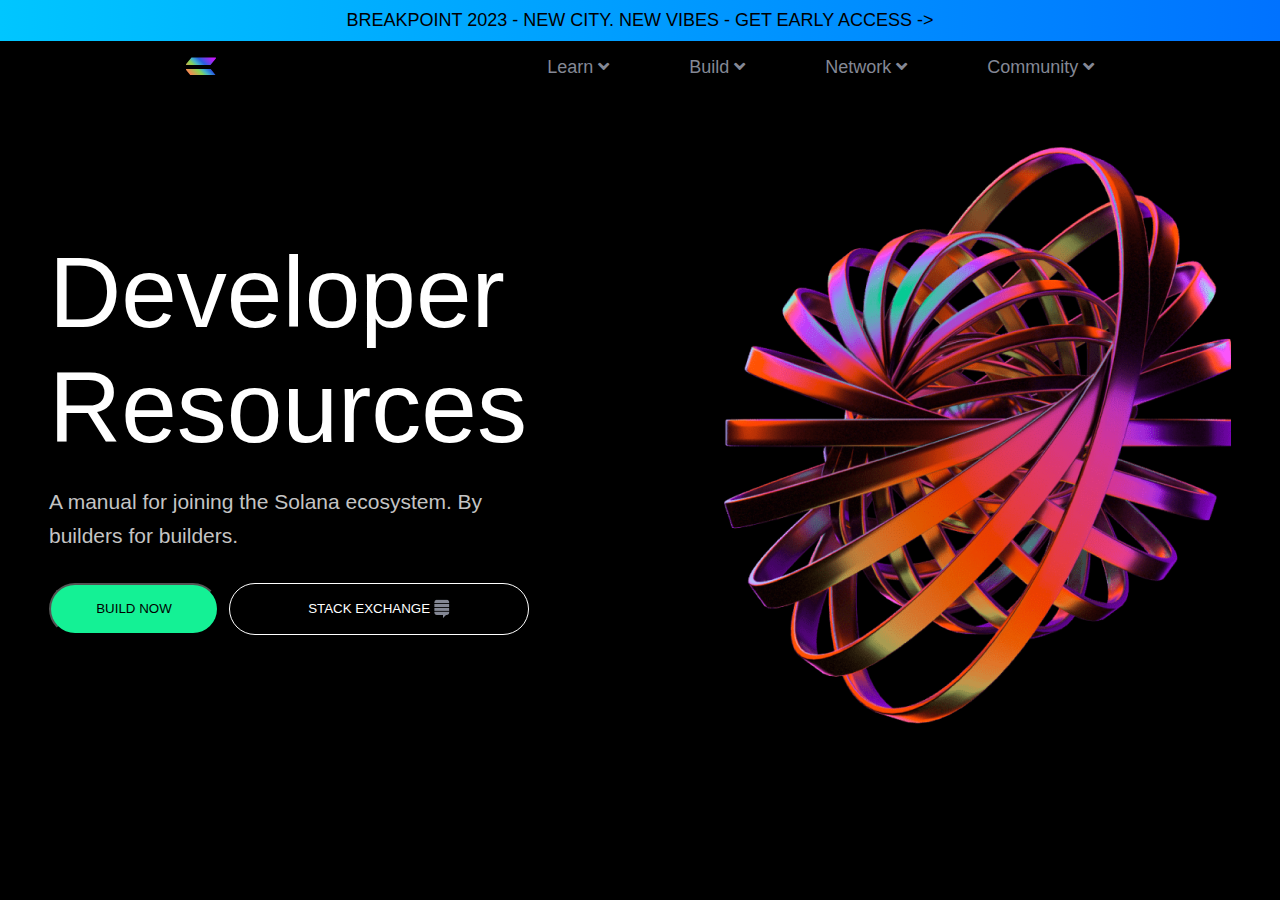
==== build.html @ df8f6df0 "[NO-22] - Hero-Section-Build-Page" ====
<!DOCTYPE html>
<html lang="en">

<head>
  <meta charset="UTF-8" />
  <meta name="viewport" content="width=device-width, initial-scale=1.0" />
  <link rel="icon" type="image/x-icon" href="/images/favicon.svg" />
  <link rel="stylesheet" href="style/build.css" />
  <link rel="stylesheet" href="https://cdnjs.cloudflare.com/ajax/libs/font-awesome/5.15.4/css/all.min.css" />
  <title>SO</title>
</head>
<body>
  <header class="header">
    <div class="header__announcement">BREAKPOINT 2023 - NEW CITY. NEW VIBES - GET EARLY ACCESS -></div>
    <nav class="header__navbar">
      <div class="header__logo">
        <img src="images/favicon.svg" alt="Logo" />
      </div>
      <input type="checkbox" id="menu-toggle" class="header__menu-toggle" />
      <label for="menu-toggle" class="header__hamburger">
        <span></span>
        <span></span>
        <span></span>
      </label>
      <ul class="header__nav-links">
        <li>
          <a href="#">Learn <i class="fas fa-angle-down"></i></a>
        </li>
        <li>
          <a href="#">Build <i class="fas fa-angle-down"></i></a>
        </li>
        <li>
          <a href="#">Network <i class="fas fa-angle-down"></i></a>
        </li>
        <li>
          <a href="#">Community <i class="fas fa-angle-down"></i></a>
        </li>
      </ul>
    </nav>
  </header>
  <main>
    <!-- BEYZANURMETE-Hero Section Başlangıcı -->
    <div class="hero-build-container">
        <div class="hero-build-text">
            <h1>
                Developer <span>Resources</span>
            </h1>
            <p>A manual for joining the Solana ecosystem. By builders for builders.</p>
            <div class="hero-build-buttons">
                <button class="hero-build-now">BUILD NOW</button>
                <button class="hero-stack-exchange">
                    STACK EXCHANGE
                    <img src="images/Build hero/vector.png" alt="Stack Exchange Icon" />
                </button>
            </div>
        </div>
        <div class="hero-build-image">
            <img src="images/Build hero/hero-image.png" alt="hero image" />
        </div>
    </div>
     <!-- BEYZANURMETE-Hero Section Sonu -->
</main>
<footer></footer>
</body>

</html>
---- style/build.css ----
@import url("./fonts.css");
@import url("./reset.css");

/* CSS kodları buraya gelecek */
body {
  font-family: "Helvetica Neue", sans-serif;
  background-color: #000000;
}
/* deniz/header-started */

.header {
  width: 100%;
}

.header__announcement {
  background: linear-gradient(to right, #00c6ff, #0072ff);
  color: #000000;
  text-align: center;
  padding: 10px 0;
  font-weight: 400;
  font-size: 18px;
  width: 100%;
}

.header__navbar {
  display: flex;
  align-items: center;
  justify-content: space-around;
  background-color: rgba(0, 0, 0, 0.6);
  padding: 15px 20px;
}

.header__logo img {
  width: 30px;
  height: 19px;
}

.header__nav-links {
  list-style: none;
  display: flex;
  gap: 80px;
}

.header__nav-links li a {
  color: #848895;
  text-decoration: none;
  font-size: 18px;
}

.header__hamburger {
  display: none;
  flex-direction: column;
  gap: 5px;
  cursor: pointer;
}

.header__hamburger span {
  display: block;
  width: 25px;
  height: 3px;
  background-color: #848895;
  border-radius: 2px;
}

.header__menu-toggle {
  display: none;
}


@media (max-width: 768px) {
  .header__announcement {
    font-size: 14px;
  }
  .header__navbar {
    display: flex;
    justify-content: flex-start;
    padding: 10px 20px;
    position: relative;
  }
  .header__logo {
    position: absolute;
    right: 20px;
  }
  .header__hamburger {
    display: flex;
    margin-bottom: 10px;
  }
  .header__nav-links {
    display: none;
    flex-direction: column;
    position: static;
    width: 100%;
    margin: 0;
    padding: 0;
    background-color: transparent;
    gap: 10px;
    padding: 20px 10px;
    border: none;
  }
  .header__nav-links li a {
    color: #848895;
    font-size: 16px;
    padding-left: 20px;
  }
  .header__menu-toggle:checked ~ .header__nav-links {
    display: flex;
    flex-direction: column;
    position: absolute;
    top: 49px;
    left: 0;
    background-color: rgba(0, 0, 0, 0.6);
    width: 100%;
  }
}

/* Beyza-Hero-Build-Start */
.hero-build-container {
    display: flex;
    color: white;
    justify-content: space-between;
    align-items: center;
}

.hero-build-text {
    margin: auto;
    max-width: 500px;
}

.hero-build-text h1 {
    font-size: 100px;
    margin: 0;
    font-weight: 400;
}

.hero-build-text h1 span {
    color: #FFFFFF;
}

.hero-build-text p {
    font-family: "Helvetica";
    font-size: 21px;
    color: #C4C4C4;
    margin-top: 20px;
    line-height: 1.6;
}

.hero-build-buttons {
    margin-top: 30px;
    display: flex;
    gap: 10px; 
}

.hero-build-now {
    background-color: #14F195;
    border-radius: 30px;
    padding: 15px 20px;
    color: #000000;
    width: 170px;
    text-align: center;
    cursor: pointer;
}

.hero-build-now:hover {
    background-color: #868488;
}

.hero-stack-exchange {
    background-color: #000000;
    border: 1px solid white;
    border-radius: 30px;
    padding: 15px 30px;
    color: white;
    width: 300px;
    text-align: center;
    cursor: pointer;
}

.hero-stack-exchange:hover {
    background-color: #444;
}

.hero-stack-exchange img {
    vertical-align: middle;
}

.hero-build-image {
    margin: auto;
}
@media (max-width: 1100px){
    .hero-build-container {
        flex-direction: column;
        align-items: center;
        padding: 20px;
    }

    .hero-build-image {
        max-width: 100%;
        margin-top: 20px;
    }

    .hero-build-buttons {
        flex-direction: column;
        gap: 20px;
    }
    .hero-build-now,
    .hero-stack-exchange {
        width: 100%;
    }
}
@media (max-width: 768px) {
    .hero-build-container {
        flex-direction: column;
        align-items: center;
        padding: 20px;
    }

    .hero-build-image {
        max-width: 100%;
        margin-top: 20px;
    }

    .hero-build-buttons {
        flex-direction: column;
        gap: 20px;
    }

    .hero-build-now,
    .hero-stack-exchange {
        width: 100%;
    }
}

/* Beyza-Hero-Build-end */
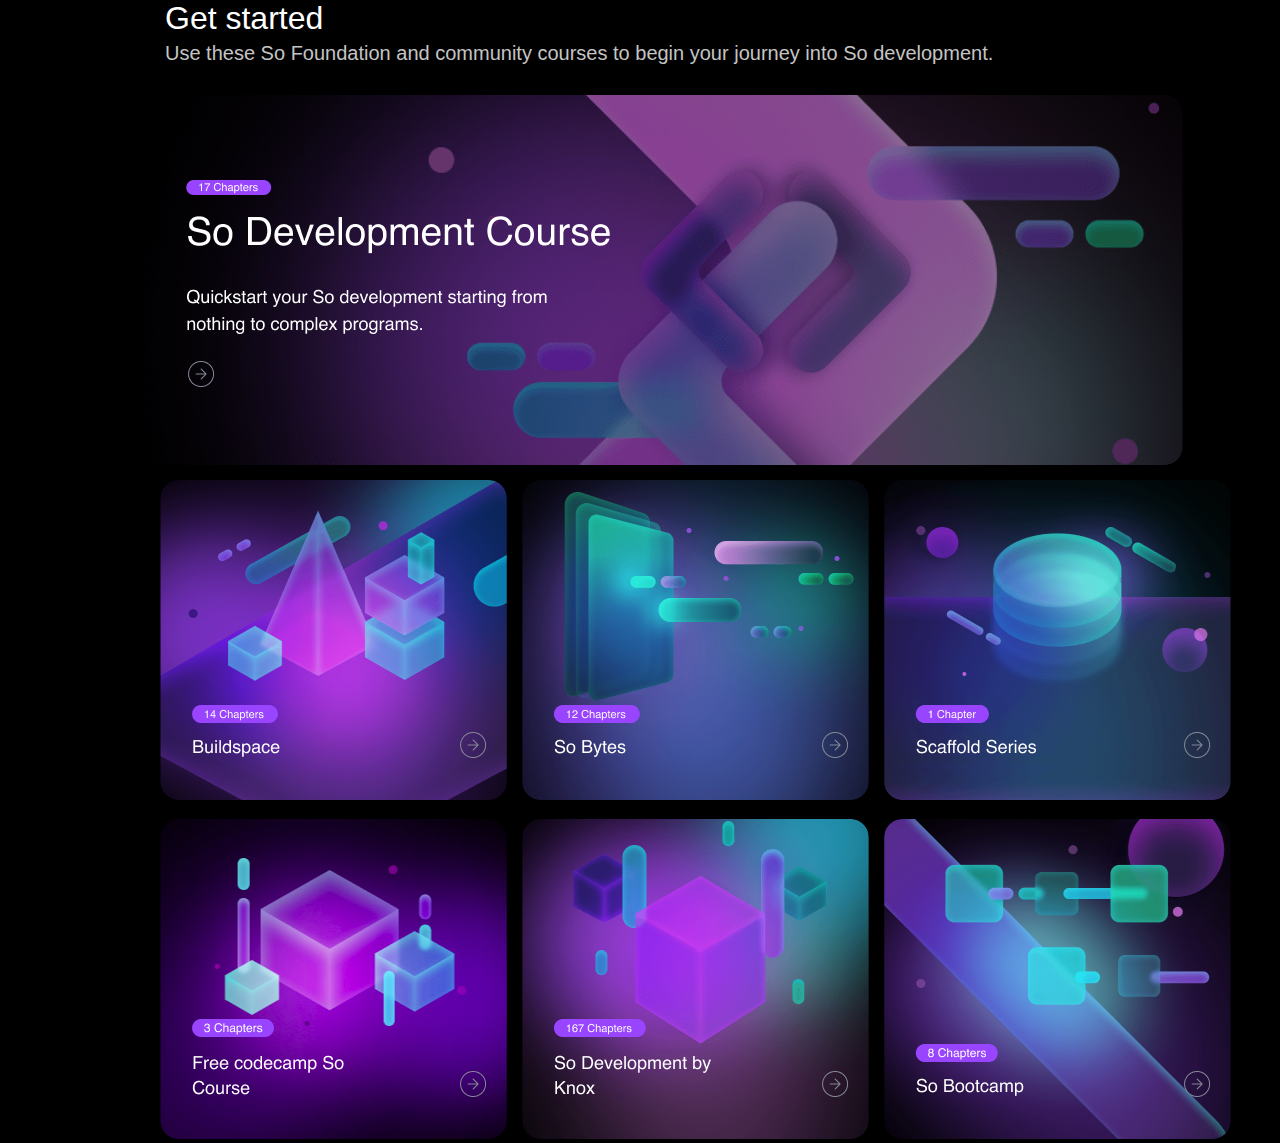
==== commit 4aadbac4: "[NO-24] - Get started tasarim bitti" ====
--- a/build.html
+++ b/build.html
@@ -2,65 +2,45 @@
 <html lang="en">
 
 <head>
-  <meta charset="UTF-8" />
-  <meta name="viewport" content="width=device-width, initial-scale=1.0" />
-  <link rel="icon" type="image/x-icon" href="/images/favicon.svg" />
-  <link rel="stylesheet" href="style/build.css" />
-  <link rel="stylesheet" href="https://cdnjs.cloudflare.com/ajax/libs/font-awesome/5.15.4/css/all.min.css" />
-  <title>SO</title>
+    <meta charset="UTF-8" />
+    <meta name="viewport" content="width=device-width, initial-scale=1.0" />
+    <link rel="icon" type="image/x-icon" href="/images/favicon.svg" />
+    <link rel="stylesheet" href="style/build.css" />
+    <link rel="stylesheet" href="https://cdnjs.cloudflare.com/ajax/libs/font-awesome/5.15.4/css/all.min.css" />
+    <title>SO</title>
 </head>
+
 <body>
-  <header class="header">
-    <div class="header__announcement">BREAKPOINT 2023 - NEW CITY. NEW VIBES - GET EARLY ACCESS -></div>
-    <nav class="header__navbar">
-      <div class="header__logo">
-        <img src="images/favicon.svg" alt="Logo" />
-      </div>
-      <input type="checkbox" id="menu-toggle" class="header__menu-toggle" />
-      <label for="menu-toggle" class="header__hamburger">
-        <span></span>
-        <span></span>
-        <span></span>
-      </label>
-      <ul class="header__nav-links">
-        <li>
-          <a href="#">Learn <i class="fas fa-angle-down"></i></a>
-        </li>
-        <li>
-          <a href="#">Build <i class="fas fa-angle-down"></i></a>
-        </li>
-        <li>
-          <a href="#">Network <i class="fas fa-angle-down"></i></a>
-        </li>
-        <li>
-          <a href="#">Community <i class="fas fa-angle-down"></i></a>
-        </li>
-      </ul>
-    </nav>
-  </header>
-  <main>
-    <!-- BEYZANURMETE-Hero Section Başlangıcı -->
-    <div class="hero-build-container">
-        <div class="hero-build-text">
-            <h1>
-                Developer <span>Resources</span>
-            </h1>
-            <p>A manual for joining the Solana ecosystem. By builders for builders.</p>
-            <div class="hero-build-buttons">
-                <button class="hero-build-now">BUILD NOW</button>
-                <button class="hero-stack-exchange">
-                    STACK EXCHANGE
-                    <img src="images/Build hero/vector.png" alt="Stack Exchange Icon" />
-                </button>
+
+    <header></header>
+
+    <main>
+        <!-- beyza-get-started-start-->
+        <div class="get-started-container">
+            <div class="get-started-text">
+                <h1>Get started</h1>
+            <p>Use these So Foundation and community courses to begin your journey into So development.</p>
+            </div>
+            <div class="get-started-grid">
+                <div class="get-started-large-photo">
+                    <img src="images/get-started/big.png" alt="Büyük Fotoğraf">
+                </div>
+                <div class="get-started-small-photos">
+                    <div class="small-photo"><img src="images/get-started/small_one.png" alt="Küçük Fotoğraf 1"></div>
+                    <div class="small-photo"><img src="images/get-started/small_two.png" alt="Küçük Fotoğraf 2"></div>
+                    <div class="small-photo"><img src="images/get-started/small_three.png" alt="Küçük Fotoğraf 3"></div>
+                </div>
+                <div class="get-started-small-photos">
+                    <div class="small-photo"><img src="images/get-started/small_bottom_one.png" alt="Küçük Fotoğraf 4"></div>
+                    <div class="small-photo"><img src="images/get-started/small_bottom_two.png" alt="Küçük Fotoğraf 5"></div>
+                    <div class="small-photo"><img src="images/get-started/small_bottom_three.png" alt="Küçük Fotoğraf 6"></div>
+                </div>
             </div>
         </div>
-        <div class="hero-build-image">
-            <img src="images/Build hero/hero-image.png" alt="hero image" />
-        </div>
-    </div>
-     <!-- BEYZANURMETE-Hero Section Sonu -->
-</main>
-<footer></footer>
+        
+        <!-- beyza-get-started-end-->
+    </main>
+    <footer></footer>
 </body>
 
 </html>--- a/style/build.css
+++ b/style/build.css
@@ -3,231 +3,68 @@
 
 /* CSS kodları buraya gelecek */
 body {
-  font-family: "Helvetica Neue", sans-serif;
   background-color: #000000;
 }
-/* deniz/header-started */
+/* beyza/get-started-started */
 
-.header {
+.get-started-container {
+  margin: auto;
+  max-width: 1440px;
+}
+.get-started-text {
+  margin-left: 165px;
+}
+
+.get-started-container h1 {
+  font-family: "Helvetica";
+  color: #ffffff;
+  font-weight: 400;
+}
+
+.get-started-container p {
+  margin-top: 5px;
+  margin-bottom: 30px;
+  font-family: "Helvetica";
+  font-size: 20px;
+  color: #c4c4c4;
+  font-weight: 400;
+}
+
+.get-started-grid {
+  display: grid;
+  grid-template-columns: 1fr;
+  grid-template-rows: auto auto auto;
+  gap: 15px;
   width: 100%;
 }
 
-.header__announcement {
-  background: linear-gradient(to right, #00c6ff, #0072ff);
-  color: #000000;
-  text-align: center;
-  padding: 10px 0;
-  font-weight: 400;
-  font-size: 18px;
-  width: 100%;
+.get-started-large-photo {
+  grid-column: span 1;
+  display: flex;
+  justify-content: center;
+  align-items: center;
+
+  border-radius: 10px;
 }
 
-.header__navbar {
-  display: flex;
-  align-items: center;
-  justify-content: space-around;
-  background-color: rgba(0, 0, 0, 0.6);
-  padding: 15px 20px;
+.get-started-large-photo img {
+  max-width: 100%;
+  max-height: 100%;
+  object-fit: cover;
+  border-radius: 18px;
 }
 
-.header__logo img {
-  width: 30px;
-  height: 19px;
+.get-started-small-photos {
+  margin: auto;
+  display: grid;
+  grid-template-columns: repeat(3, 1fr);
+  gap: 15px;
+  width: 75%;
 }
 
-.header__nav-links {
-  list-style: none;
-  display: flex;
-  gap: 80px;
+.small-photo img {
+  border-radius: 18px;
+  object-fit: cover;
 }
 
-.header__nav-links li a {
-  color: #848895;
-  text-decoration: none;
-  font-size: 18px;
-}
-
-.header__hamburger {
-  display: none;
-  flex-direction: column;
-  gap: 5px;
-  cursor: pointer;
-}
-
-.header__hamburger span {
-  display: block;
-  width: 25px;
-  height: 3px;
-  background-color: #848895;
-  border-radius: 2px;
-}
-
-.header__menu-toggle {
-  display: none;
-}
-
-
-@media (max-width: 768px) {
-  .header__announcement {
-    font-size: 14px;
-  }
-  .header__navbar {
-    display: flex;
-    justify-content: flex-start;
-    padding: 10px 20px;
-    position: relative;
-  }
-  .header__logo {
-    position: absolute;
-    right: 20px;
-  }
-  .header__hamburger {
-    display: flex;
-    margin-bottom: 10px;
-  }
-  .header__nav-links {
-    display: none;
-    flex-direction: column;
-    position: static;
-    width: 100%;
-    margin: 0;
-    padding: 0;
-    background-color: transparent;
-    gap: 10px;
-    padding: 20px 10px;
-    border: none;
-  }
-  .header__nav-links li a {
-    color: #848895;
-    font-size: 16px;
-    padding-left: 20px;
-  }
-  .header__menu-toggle:checked ~ .header__nav-links {
-    display: flex;
-    flex-direction: column;
-    position: absolute;
-    top: 49px;
-    left: 0;
-    background-color: rgba(0, 0, 0, 0.6);
-    width: 100%;
-  }
-}
-
-/* Beyza-Hero-Build-Start */
-.hero-build-container {
-    display: flex;
-    color: white;
-    justify-content: space-between;
-    align-items: center;
-}
-
-.hero-build-text {
-    margin: auto;
-    max-width: 500px;
-}
-
-.hero-build-text h1 {
-    font-size: 100px;
-    margin: 0;
-    font-weight: 400;
-}
-
-.hero-build-text h1 span {
-    color: #FFFFFF;
-}
-
-.hero-build-text p {
-    font-family: "Helvetica";
-    font-size: 21px;
-    color: #C4C4C4;
-    margin-top: 20px;
-    line-height: 1.6;
-}
-
-.hero-build-buttons {
-    margin-top: 30px;
-    display: flex;
-    gap: 10px; 
-}
-
-.hero-build-now {
-    background-color: #14F195;
-    border-radius: 30px;
-    padding: 15px 20px;
-    color: #000000;
-    width: 170px;
-    text-align: center;
-    cursor: pointer;
-}
-
-.hero-build-now:hover {
-    background-color: #868488;
-}
-
-.hero-stack-exchange {
-    background-color: #000000;
-    border: 1px solid white;
-    border-radius: 30px;
-    padding: 15px 30px;
-    color: white;
-    width: 300px;
-    text-align: center;
-    cursor: pointer;
-}
-
-.hero-stack-exchange:hover {
-    background-color: #444;
-}
-
-.hero-stack-exchange img {
-    vertical-align: middle;
-}
-
-.hero-build-image {
-    margin: auto;
-}
-@media (max-width: 1100px){
-    .hero-build-container {
-        flex-direction: column;
-        align-items: center;
-        padding: 20px;
-    }
-
-    .hero-build-image {
-        max-width: 100%;
-        margin-top: 20px;
-    }
-
-    .hero-build-buttons {
-        flex-direction: column;
-        gap: 20px;
-    }
-    .hero-build-now,
-    .hero-stack-exchange {
-        width: 100%;
-    }
-}
-@media (max-width: 768px) {
-    .hero-build-container {
-        flex-direction: column;
-        align-items: center;
-        padding: 20px;
-    }
-
-    .hero-build-image {
-        max-width: 100%;
-        margin-top: 20px;
-    }
-
-    .hero-build-buttons {
-        flex-direction: column;
-        gap: 20px;
-    }
-
-    .hero-build-now,
-    .hero-stack-exchange {
-        width: 100%;
-    }
-}
-
-/* Beyza-Hero-Build-end */
+/* beyza/get-started-end */
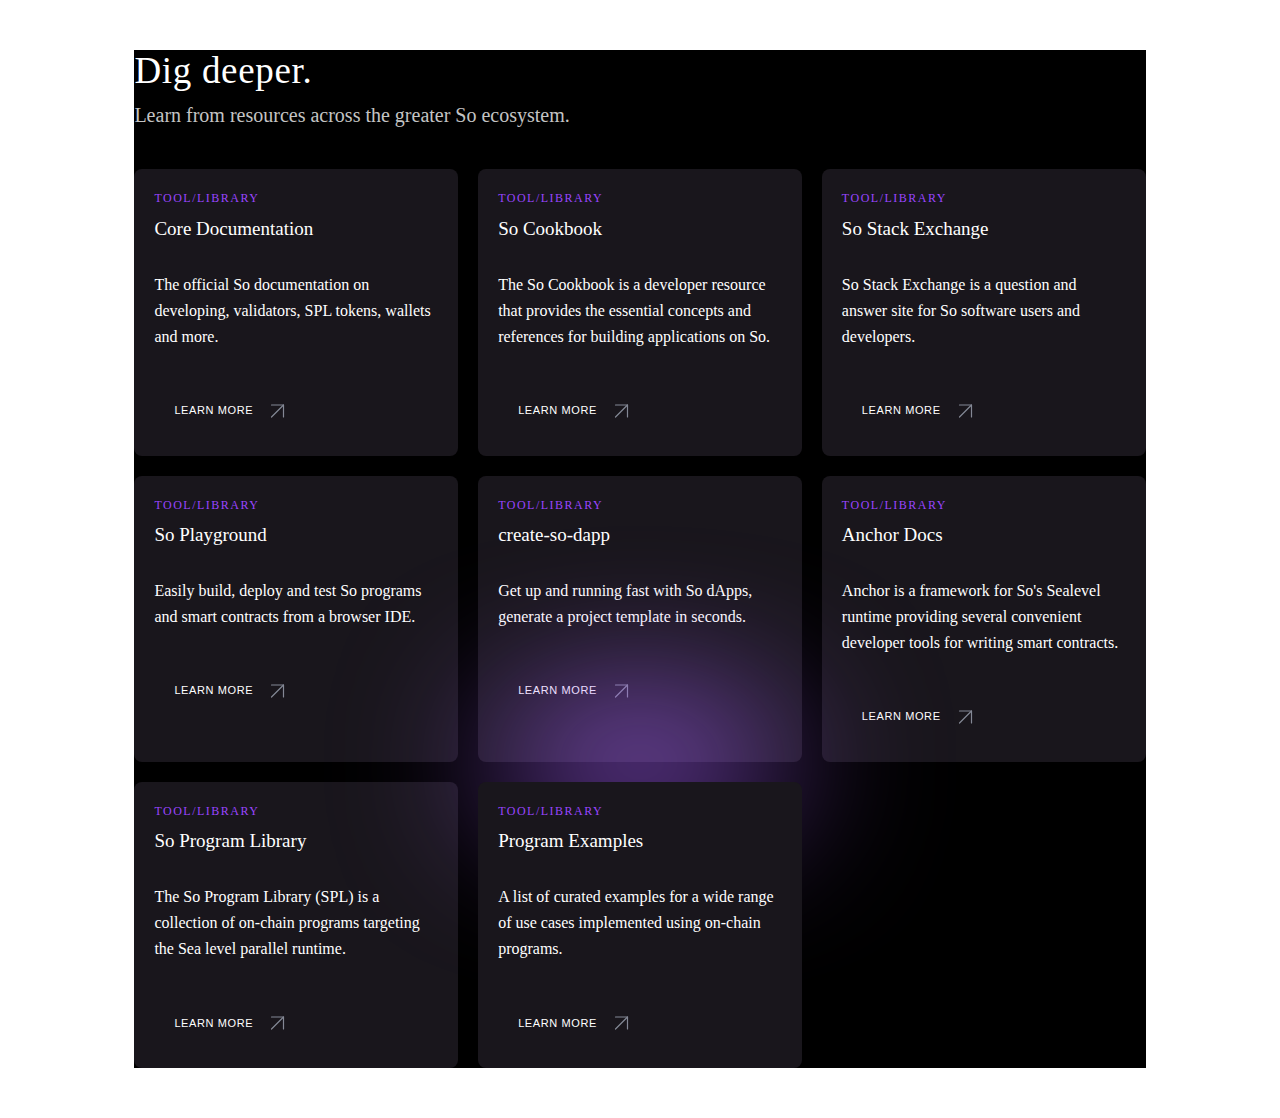
==== commit 899e62cb: "NO-28]-Dig-Deeper-Section html ve css yazıldı" ====
--- a/build.html
+++ b/build.html
@@ -1,46 +1,117 @@
 <!DOCTYPE html>
-<html lang="en">
+<html lang="tr">
 
 <head>
-    <meta charset="UTF-8" />
-    <meta name="viewport" content="width=device-width, initial-scale=1.0" />
-    <link rel="icon" type="image/x-icon" href="/images/favicon.svg" />
-    <link rel="stylesheet" href="style/build.css" />
-    <link rel="stylesheet" href="https://cdnjs.cloudflare.com/ajax/libs/font-awesome/5.15.4/css/all.min.css" />
-    <title>SO</title>
+    <meta charset="UTF-8">
+    <meta name="viewport" content="width=device-width, initial-scale=1.0">
+    <title>Kartlar ve İçerik</title>
+    <link rel="stylesheet" href="build.css">
 </head>
 
 <body>
+    <section class="Dig-Deeper-container">
+        <h1>Dig deeper.</h1>
+        <p>Learn from resources across the greater So ecosystem.</p>
 
-    <header></header>
 
-    <main>
-        <!-- beyza-get-started-start-->
-        <div class="get-started-container">
-            <div class="get-started-text">
-                <h1>Get started</h1>
-            <p>Use these So Foundation and community courses to begin your journey into So development.</p>
-            </div>
-            <div class="get-started-grid">
-                <div class="get-started-large-photo">
-                    <img src="images/get-started/big.png" alt="Büyük Fotoğraf">
-                </div>
-                <div class="get-started-small-photos">
-                    <div class="small-photo"><img src="images/get-started/small_one.png" alt="Küçük Fotoğraf 1"></div>
-                    <div class="small-photo"><img src="images/get-started/small_two.png" alt="Küçük Fotoğraf 2"></div>
-                    <div class="small-photo"><img src="images/get-started/small_three.png" alt="Küçük Fotoğraf 3"></div>
-                </div>
-                <div class="get-started-small-photos">
-                    <div class="small-photo"><img src="images/get-started/small_bottom_one.png" alt="Küçük Fotoğraf 4"></div>
-                    <div class="small-photo"><img src="images/get-started/small_bottom_two.png" alt="Küçük Fotoğraf 5"></div>
-                    <div class="small-photo"><img src="images/get-started/small_bottom_three.png" alt="Küçük Fotoğraf 6"></div>
+        <div class="dig-deeper-card-container">
+            <div class="dig-deeper-card">
+                <h2>TOOL/LIBRARY</h2>
+
+                <p class="core-doc">Core Documentation</p>
+                <p class="description">The official So documentation on developing, validators, SPL tokens, wallets and more.</p>
+                <div class="buttons">
+                    <button class="learn-more">
+                        LEARN MORE <img src="images/dig-deeper/learn_more.svg" alt="learn-more-Icon">
+                    </button>
                 </div>
             </div>
-        </div>
-        
-        <!-- beyza-get-started-end-->
-    </main>
-    <footer></footer>
+
+            <div class="dig-deeper-card">
+                <h2>TOOL/LIBRARY</h2>
+
+                <p class="core-doc">So Cookbook</p>
+                <p class="description">The So Cookbook is a developer resource that provides the essential concepts and references for building applications on
+                    So.</p>
+                <div class="buttons">
+                    <button class="learn-more">
+                        LEARN MORE <img src="images/dig-deeper/learn_more.svg" alt="learn-more-Icon">
+                    </button>
+                </div>
+            </div>
+
+            <div class="dig-deeper-card">
+                <h2>TOOL/LIBRARY</h2>
+
+                <p class="core-doc">So Stack Exchange</p>
+                <p class="description">So Stack Exchange is a question and answer site for So software users and developers.</p>
+                <div class="buttons">
+                    <button class="learn-more">
+                        LEARN MORE <img src="images/dig-deeper/learn_more.svg" alt="learn-more-Icon">
+                    </button>
+                </div>
+            </div>
+
+            <div class="dig-deeper-card">
+                <h2>TOOL/LIBRARY</h2>
+
+                <p class="core-doc">So Playground</p>
+                <p class="description">Easily build, deploy and test So programs and smart contracts from a browser IDE.</p>
+                <div class="buttons">
+                    <button class="learn-more">
+                        LEARN MORE <img src="images/dig-deeper/learn_more.svg" alt="learn-more-Icon">
+                </div>
+            </div>
+
+            <div class="dig-deeper-card">
+                <h2>TOOL/LIBRARY</h2>
+
+                <p class="core-doc">create-so-dapp</p>
+                <p class="description">Get up and running fast with So dApps, generate a project template in seconds.</p>
+                <div class="buttons">
+                    <button class="learn-more">
+                        LEARN MORE <img src="images/dig-deeper/learn_more.svg" alt="learn-more-Icon">
+                    </button>
+                </div>
+            </div>
+            <div class="dig-deeper-card">
+                <h2>TOOL/LIBRARY</h2>
+
+                <p class="core-doc">Anchor Docs</p>
+                <p class="description">Anchor is a framework for So's Sealevel runtime providing several convenient developer tools for writing smart contracts.
+                </p>
+                <div class="buttons">
+                    <button class="learn-more">
+                        LEARN MORE <img src="images/dig-deeper/learn_more.svg" alt="learn-more-Icon">
+                    </button>
+                </div>
+            </div>
+            <div class="dig-deeper-card">
+                <h2>TOOL/LIBRARY</h2>
+
+                <p class="core-doc">So Program Library</p>
+                <p class="description">The So Program Library (SPL) is a collection of on-chain programs targeting the Sea level parallel runtime.</p>
+                <div class="buttons">
+                    <button class="learn-more">
+                        LEARN MORE <img src="images/dig-deeper/learn_more.svg" alt="learn-more-Icon">
+                    </button>
+                </div>
+            </div>
+            <div class="dig-deeper-card">
+                <h2>TOOL/LIBRARY</h2>
+
+                <p class="core-doc">Program Examples</p>
+                <p class="description">A list of curated examples for a wide range of use cases implemented using on-chain programs.</p>
+                <div class="buttons">
+                    <button class="learn-more">
+                        LEARN MORE <img src="images/dig-deeper/learn_more.svg" alt="learn-more-Icon">
+                    </button>
+                </div>
+
+            </div>
+    
+    </div>
+</section>
 </body>
 
 </html>--- a/build.css
+++ b/build.css
@@ -0,0 +1,170 @@
+
+.Dig-Deeper-container {
+    width: 80%;
+    margin: 50px auto;
+    background-color: black;
+}
+
+.Dig-Deeper-container h1 {
+    color: #ffffff;
+    text-align: left;
+    margin-bottom: 10px;
+    font-size: 37px;
+    font-weight: 400;
+    line-height: 42px;
+    letter-spacing: 0.68px;
+}
+
+
+.Dig-Deeper-container p {
+    font-size: 20px;
+    color: #C4C4C4;
+    text-align: left;
+    margin-top: 10px;
+    line-height: 27.3px;
+}
+
+
+.dig-deeper-card-container {
+    display: grid;
+    grid-template-columns: repeat(3, 1fr);
+    gap: 20px;
+    margin-top: 40px;
+    background-color: black;
+    
+}
+
+.dig-deeper-card {
+    background-color: #19161c;
+    padding: 20px;
+    border-radius: 8px;
+    text-align: left;
+    display: flex;
+    flex-direction: column;
+}
+
+
+.dig-deeper-card:nth-child(5) {
+    position: relative;
+    background-color: #19161c; 
+    padding: 20px;
+}
+
+.dig-deeper-card:nth-child(5)::after {
+    content: "";
+    position: absolute;
+    top: 100%; 
+    left: 50%;
+    transform: translate(-50%, -50%);
+    width: 300px;
+    height: 100px;
+    border-radius: 50%; 
+    background-color: #A962FF; 
+    filter: blur(80px);
+    z-index: 0; 
+    
+}
+.dig-deeper-card:nth-child(8){
+    
+    z-index: 5; 
+    
+}
+.dig-deeper-card h2 {
+    font-size: 12px;
+    color: #9945ff;
+    margin: 0;
+    font-weight: 400;
+    line-height: 19.2px;
+    letter-spacing: 1.5px;
+}
+
+.dig-deeper-card .core-doc {
+    color: white;
+    display: inline-block;
+    border-radius: 5px;
+    
+    font-size: 19px;
+    font-weight: 200;
+    line-height: 20.16px;
+   
+}
+
+.dig-deeper-card .description {
+    color: #ffffff;
+    margin-top: 14px;
+    font-size: 16px;
+    font-weight: 400;
+    line-height: 26px;
+}
+
+.dig-deeper-card .buttons {
+    margin-top: 20px;
+    display: flex;
+    gap: 10px;
+}
+
+.dig-deeper-card .buttons button {
+    background-color: #19161c;
+    color: white;
+    padding: 10px 20px;
+    border: none;
+    display: flex;
+    align-items: center;
+    font-size: 11px;
+    font-weight: 400;
+    line-height: 27.3px;
+    letter-spacing: 0.6px;
+}
+
+.dig-deeper-card .buttons button img {
+    width: 30px;
+    height: 30px;
+    margin-left: 10px;
+}
+
+
+@media (max-width: 970px) {
+    .Dig-Deeper-container {
+        width: 90%;
+    }
+
+    .Dig-Deeper-container h1 {
+        font-size: 28px;
+        margin-bottom: 5px;
+    }
+
+    .Dig-Deeper-container p {
+        font-size: 16px;
+        margin-top: 8px;
+    }
+
+    .dig-deeper-card-container {
+        grid-template-columns: 1fr;
+    }
+
+    .dig-deeper-card {
+        padding: 15px;
+    }
+
+    .dig-deeper-card h2 {
+        font-size: 10px;
+    }
+
+    .dig-deeper-card .core-doc {
+        font-size: 16px;
+    }
+
+    .dig-deeper-card .description {
+        font-size: 14px;
+    }
+
+    .dig-deeper-card .buttons button {
+        font-size: 9px;
+        padding: 8px 16px;
+    }
+
+    .dig-deeper-card .buttons button img {
+        width: 24px;
+        height: 24px;
+    }
+}
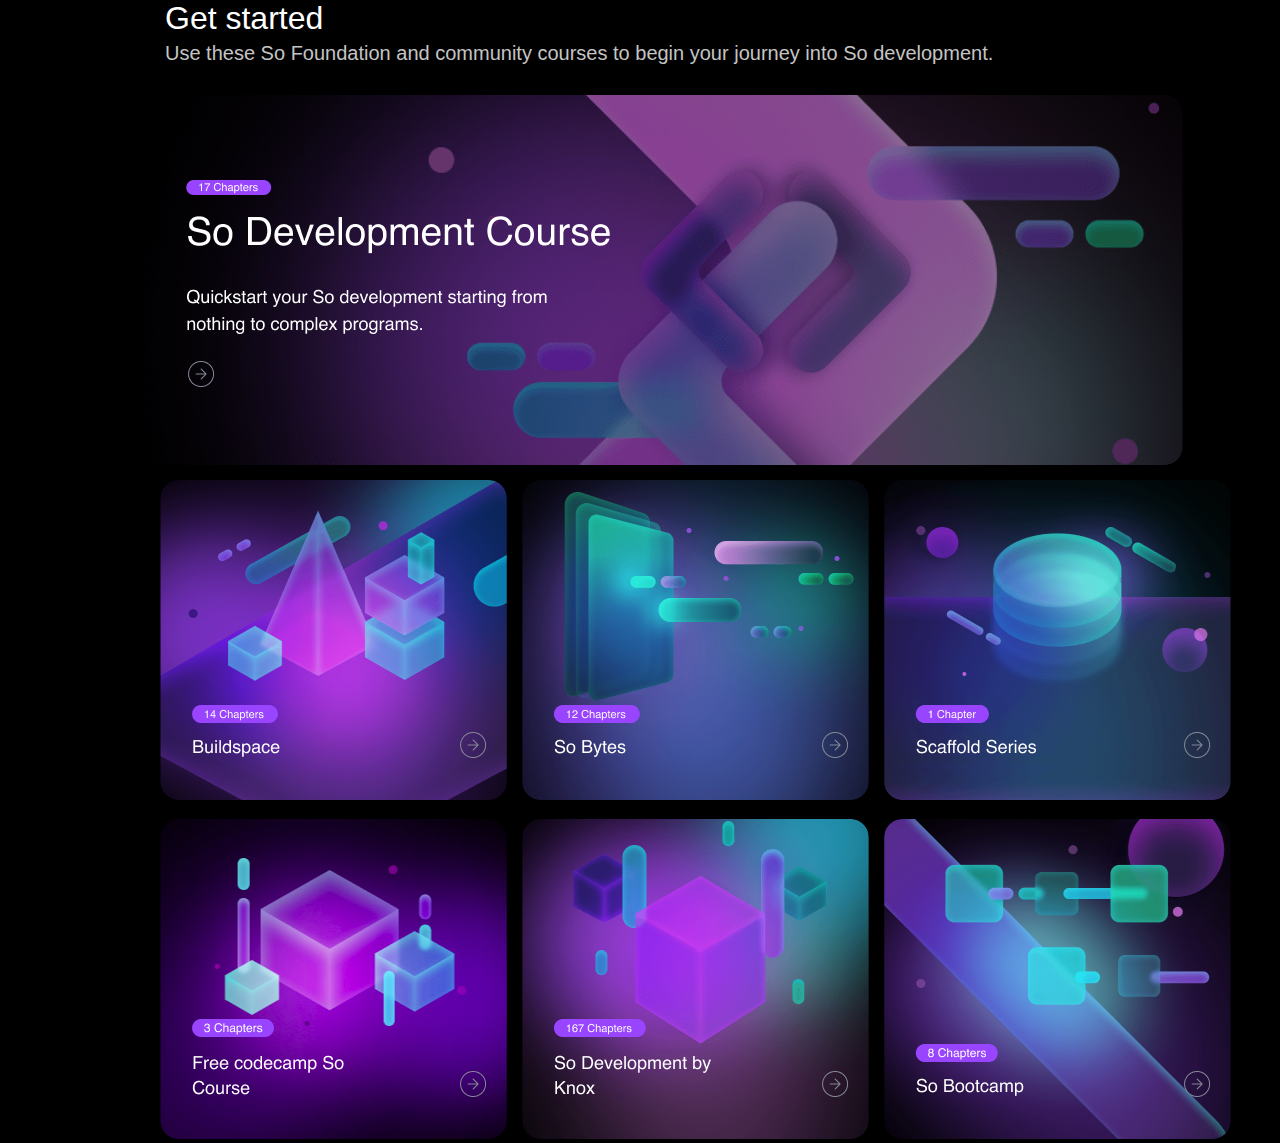
==== commit 48d68b90: "Merge pull request #15 from archis-academy/beyzanurmete/NO-24-Get-Started-Section" ====
--- a/build.html
+++ b/build.html
@@ -1,117 +1,46 @@
 <!DOCTYPE html>
-<html lang="tr">
+<html lang="en">
 
 <head>
-    <meta charset="UTF-8">
-    <meta name="viewport" content="width=device-width, initial-scale=1.0">
-    <title>Kartlar ve İçerik</title>
-    <link rel="stylesheet" href="build.css">
+    <meta charset="UTF-8" />
+    <meta name="viewport" content="width=device-width, initial-scale=1.0" />
+    <link rel="icon" type="image/x-icon" href="/images/favicon.svg" />
+    <link rel="stylesheet" href="style/build.css" />
+    <link rel="stylesheet" href="https://cdnjs.cloudflare.com/ajax/libs/font-awesome/5.15.4/css/all.min.css" />
+    <title>SO</title>
 </head>
 
 <body>
-    <section class="Dig-Deeper-container">
-        <h1>Dig deeper.</h1>
-        <p>Learn from resources across the greater So ecosystem.</p>
 
+    <header></header>
 
-        <div class="dig-deeper-card-container">
-            <div class="dig-deeper-card">
-                <h2>TOOL/LIBRARY</h2>
-
-                <p class="core-doc">Core Documentation</p>
-                <p class="description">The official So documentation on developing, validators, SPL tokens, wallets and more.</p>
-                <div class="buttons">
-                    <button class="learn-more">
-                        LEARN MORE <img src="images/dig-deeper/learn_more.svg" alt="learn-more-Icon">
-                    </button>
+    <main>
+        <!-- beyza-get-started-start-->
+        <div class="get-started-container">
+            <div class="get-started-text">
+                <h1>Get started</h1>
+            <p>Use these So Foundation and community courses to begin your journey into So development.</p>
+            </div>
+            <div class="get-started-grid">
+                <div class="get-started-large-photo">
+                    <img src="images/get-started/big.png" alt="Büyük Fotoğraf">
+                </div>
+                <div class="get-started-small-photos">
+                    <div class="small-photo"><img src="images/get-started/small_one.png" alt="Küçük Fotoğraf 1"></div>
+                    <div class="small-photo"><img src="images/get-started/small_two.png" alt="Küçük Fotoğraf 2"></div>
+                    <div class="small-photo"><img src="images/get-started/small_three.png" alt="Küçük Fotoğraf 3"></div>
+                </div>
+                <div class="get-started-small-photos">
+                    <div class="small-photo"><img src="images/get-started/small_bottom_one.png" alt="Küçük Fotoğraf 4"></div>
+                    <div class="small-photo"><img src="images/get-started/small_bottom_two.png" alt="Küçük Fotoğraf 5"></div>
+                    <div class="small-photo"><img src="images/get-started/small_bottom_three.png" alt="Küçük Fotoğraf 6"></div>
                 </div>
             </div>
-
-            <div class="dig-deeper-card">
-                <h2>TOOL/LIBRARY</h2>
-
-                <p class="core-doc">So Cookbook</p>
-                <p class="description">The So Cookbook is a developer resource that provides the essential concepts and references for building applications on
-                    So.</p>
-                <div class="buttons">
-                    <button class="learn-more">
-                        LEARN MORE <img src="images/dig-deeper/learn_more.svg" alt="learn-more-Icon">
-                    </button>
-                </div>
-            </div>
-
-            <div class="dig-deeper-card">
-                <h2>TOOL/LIBRARY</h2>
-
-                <p class="core-doc">So Stack Exchange</p>
-                <p class="description">So Stack Exchange is a question and answer site for So software users and developers.</p>
-                <div class="buttons">
-                    <button class="learn-more">
-                        LEARN MORE <img src="images/dig-deeper/learn_more.svg" alt="learn-more-Icon">
-                    </button>
-                </div>
-            </div>
-
-            <div class="dig-deeper-card">
-                <h2>TOOL/LIBRARY</h2>
-
-                <p class="core-doc">So Playground</p>
-                <p class="description">Easily build, deploy and test So programs and smart contracts from a browser IDE.</p>
-                <div class="buttons">
-                    <button class="learn-more">
-                        LEARN MORE <img src="images/dig-deeper/learn_more.svg" alt="learn-more-Icon">
-                </div>
-            </div>
-
-            <div class="dig-deeper-card">
-                <h2>TOOL/LIBRARY</h2>
-
-                <p class="core-doc">create-so-dapp</p>
-                <p class="description">Get up and running fast with So dApps, generate a project template in seconds.</p>
-                <div class="buttons">
-                    <button class="learn-more">
-                        LEARN MORE <img src="images/dig-deeper/learn_more.svg" alt="learn-more-Icon">
-                    </button>
-                </div>
-            </div>
-            <div class="dig-deeper-card">
-                <h2>TOOL/LIBRARY</h2>
-
-                <p class="core-doc">Anchor Docs</p>
-                <p class="description">Anchor is a framework for So's Sealevel runtime providing several convenient developer tools for writing smart contracts.
-                </p>
-                <div class="buttons">
-                    <button class="learn-more">
-                        LEARN MORE <img src="images/dig-deeper/learn_more.svg" alt="learn-more-Icon">
-                    </button>
-                </div>
-            </div>
-            <div class="dig-deeper-card">
-                <h2>TOOL/LIBRARY</h2>
-
-                <p class="core-doc">So Program Library</p>
-                <p class="description">The So Program Library (SPL) is a collection of on-chain programs targeting the Sea level parallel runtime.</p>
-                <div class="buttons">
-                    <button class="learn-more">
-                        LEARN MORE <img src="images/dig-deeper/learn_more.svg" alt="learn-more-Icon">
-                    </button>
-                </div>
-            </div>
-            <div class="dig-deeper-card">
-                <h2>TOOL/LIBRARY</h2>
-
-                <p class="core-doc">Program Examples</p>
-                <p class="description">A list of curated examples for a wide range of use cases implemented using on-chain programs.</p>
-                <div class="buttons">
-                    <button class="learn-more">
-                        LEARN MORE <img src="images/dig-deeper/learn_more.svg" alt="learn-more-Icon">
-                    </button>
-                </div>
-
-            </div>
-    
-    </div>
-</section>
+        </div>
+        
+        <!-- beyza-get-started-end-->
+    </main>
+    <footer></footer>
 </body>
 
 </html>--- a/style/build.css
+++ b/style/build.css
@@ -0,0 +1,70 @@
+@import url("./fonts.css");
+@import url("./reset.css");
+
+/* CSS kodları buraya gelecek */
+body {
+  background-color: #000000;
+}
+/* beyza/get-started-started */
+
+.get-started-container {
+  margin: auto;
+  max-width: 1440px;
+}
+.get-started-text {
+  margin-left: 165px;
+}
+
+.get-started-container h1 {
+  font-family: "Helvetica";
+  color: #ffffff;
+  font-weight: 400;
+}
+
+.get-started-container p {
+  margin-top: 5px;
+  margin-bottom: 30px;
+  font-family: "Helvetica";
+  font-size: 20px;
+  color: #c4c4c4;
+  font-weight: 400;
+}
+
+.get-started-grid {
+  display: grid;
+  grid-template-columns: 1fr;
+  grid-template-rows: auto auto auto;
+  gap: 15px;
+  width: 100%;
+}
+
+.get-started-large-photo {
+  grid-column: span 1;
+  display: flex;
+  justify-content: center;
+  align-items: center;
+
+  border-radius: 10px;
+}
+
+.get-started-large-photo img {
+  max-width: 100%;
+  max-height: 100%;
+  object-fit: cover;
+  border-radius: 18px;
+}
+
+.get-started-small-photos {
+  margin: auto;
+  display: grid;
+  grid-template-columns: repeat(3, 1fr);
+  gap: 15px;
+  width: 75%;
+}
+
+.small-photo img {
+  border-radius: 18px;
+  object-fit: cover;
+}
+
+/* beyza/get-started-end */
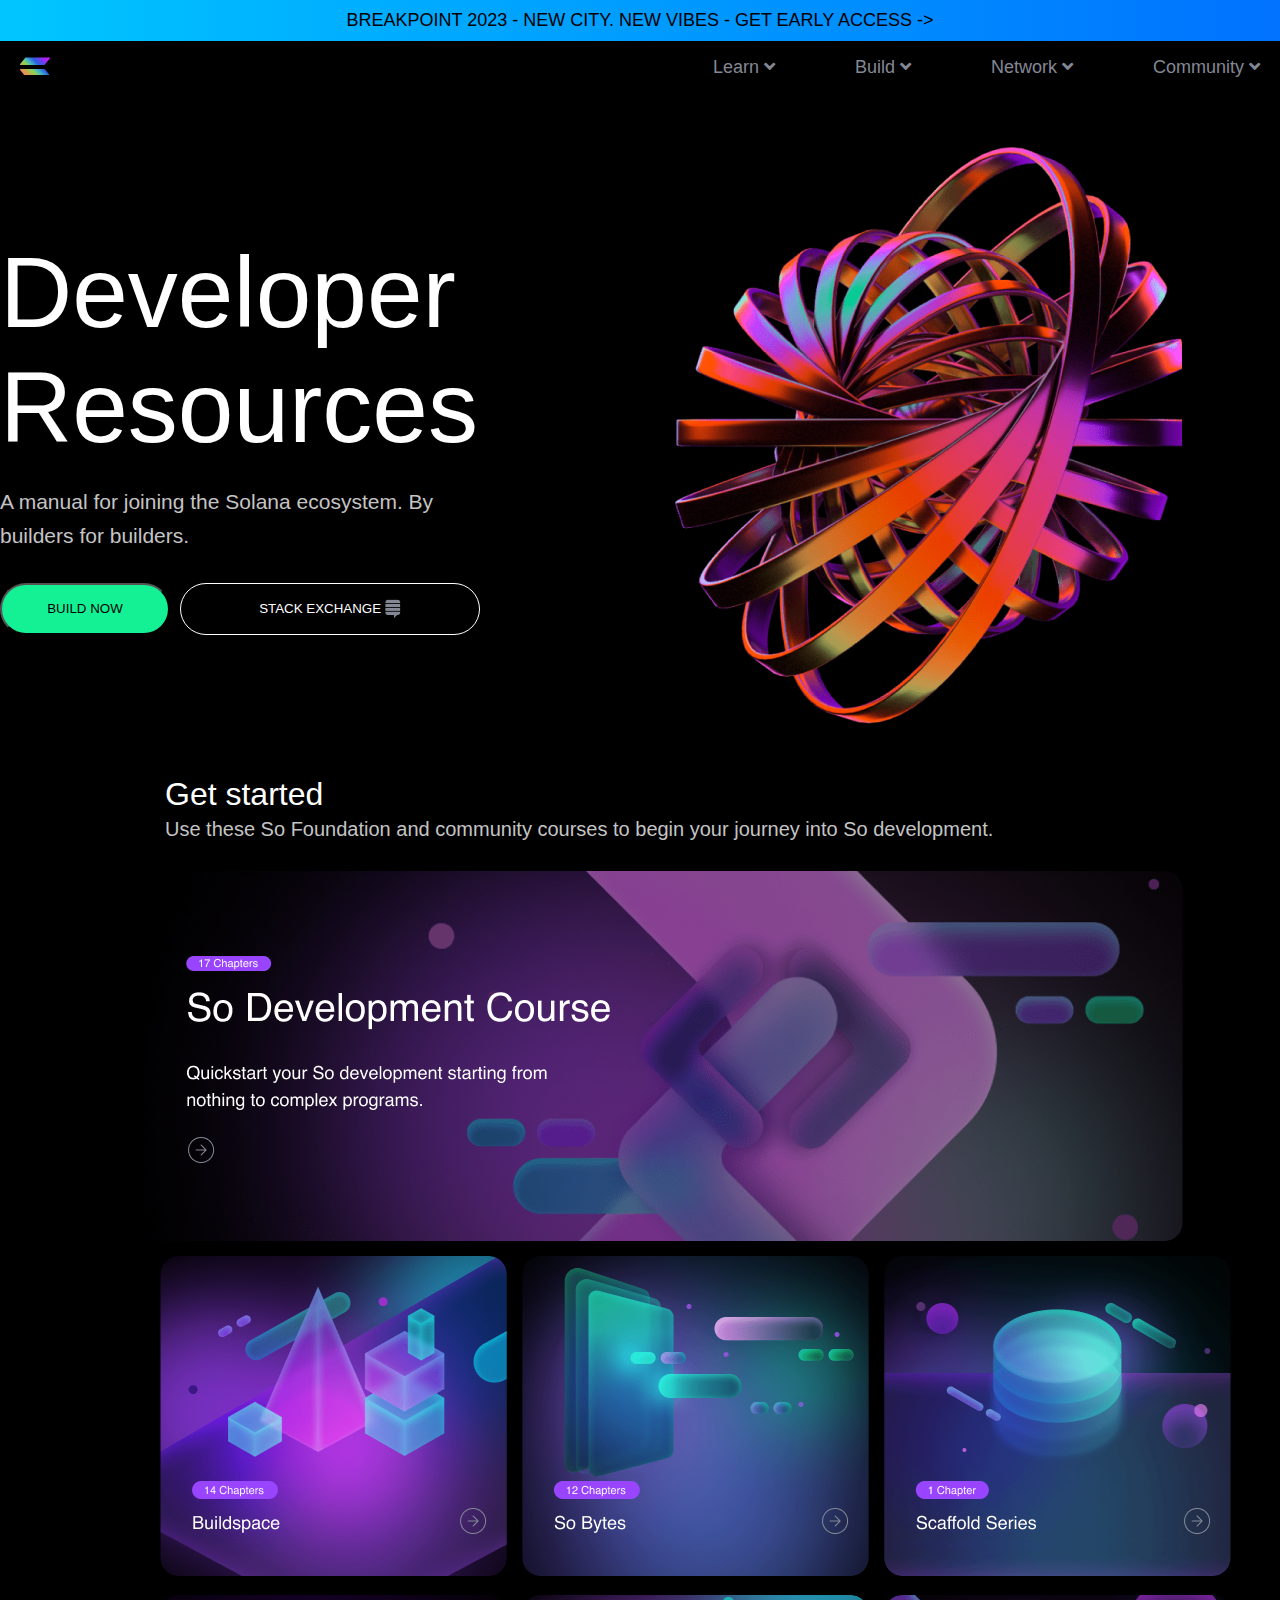
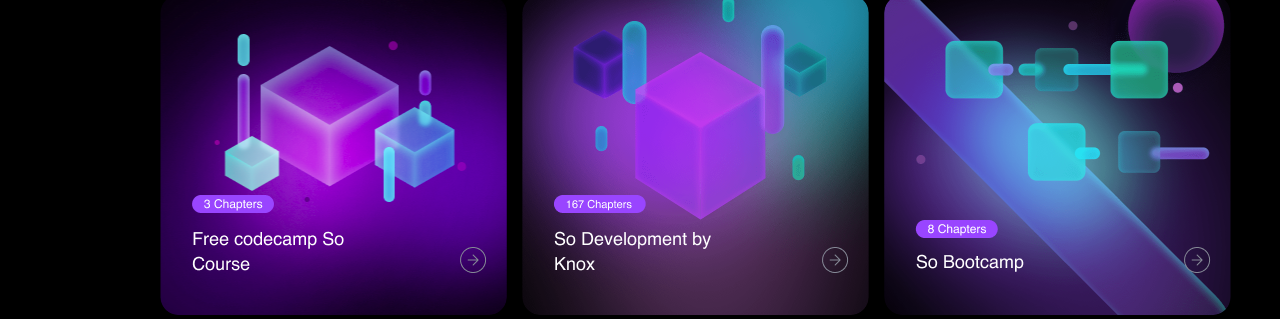
==== commit 6f8b7bb8: "/NO-22-Hero-Section-Build-Page conflict cozuldu" ====
--- a/build.html
+++ b/build.html
@@ -2,45 +2,89 @@
 <html lang="en">
 
 <head>
-    <meta charset="UTF-8" />
-    <meta name="viewport" content="width=device-width, initial-scale=1.0" />
-    <link rel="icon" type="image/x-icon" href="/images/favicon.svg" />
-    <link rel="stylesheet" href="style/build.css" />
-    <link rel="stylesheet" href="https://cdnjs.cloudflare.com/ajax/libs/font-awesome/5.15.4/css/all.min.css" />
-    <title>SO</title>
+  <meta charset="UTF-8" />
+  <meta name="viewport" content="width=device-width, initial-scale=1.0" />
+  <link rel="icon" type="image/x-icon" href="/images/favicon.svg" />
+  <link rel="stylesheet" href="style/build.css" />
+  <link rel="stylesheet" href="https://cdnjs.cloudflare.com/ajax/libs/font-awesome/5.15.4/css/all.min.css" />
+  <title>SO</title>
 </head>
-
 <body>
-
-    <header></header>
-
-    <main>
-        <!-- beyza-get-started-start-->
-        <div class="get-started-container">
-            <div class="get-started-text">
-                <h1>Get started</h1>
-            <p>Use these So Foundation and community courses to begin your journey into So development.</p>
-            </div>
-            <div class="get-started-grid">
-                <div class="get-started-large-photo">
-                    <img src="images/get-started/big.png" alt="Büyük Fotoğraf">
-                </div>
-                <div class="get-started-small-photos">
-                    <div class="small-photo"><img src="images/get-started/small_one.png" alt="Küçük Fotoğraf 1"></div>
-                    <div class="small-photo"><img src="images/get-started/small_two.png" alt="Küçük Fotoğraf 2"></div>
-                    <div class="small-photo"><img src="images/get-started/small_three.png" alt="Küçük Fotoğraf 3"></div>
-                </div>
-                <div class="get-started-small-photos">
-                    <div class="small-photo"><img src="images/get-started/small_bottom_one.png" alt="Küçük Fotoğraf 4"></div>
-                    <div class="small-photo"><img src="images/get-started/small_bottom_two.png" alt="Küçük Fotoğraf 5"></div>
-                    <div class="small-photo"><img src="images/get-started/small_bottom_three.png" alt="Küçük Fotoğraf 6"></div>
-                </div>
+  <header class="header">
+    <div class="header__announcement">BREAKPOINT 2023 - NEW CITY. NEW VIBES - GET EARLY ACCESS -></div>
+    <nav class="header__navbar">
+      <div class="header__logo">
+        <img src="images/favicon.svg" alt="Logo" />
+      </div>
+      <input type="checkbox" id="menu-toggle" class="header__menu-toggle" />
+      <label for="menu-toggle" class="header__hamburger">
+        <span></span>
+        <span></span>
+        <span></span>
+      </label>
+      <ul class="header__nav-links">
+        <li>
+          <a href="#">Learn <i class="fas fa-angle-down"></i></a>
+        </li>
+        <li>
+          <a href="#">Build <i class="fas fa-angle-down"></i></a>
+        </li>
+        <li>
+          <a href="#">Network <i class="fas fa-angle-down"></i></a>
+        </li>
+        <li>
+          <a href="#">Community <i class="fas fa-angle-down"></i></a>
+        </li>
+      </ul>
+    </nav>
+  </header>
+  <main>
+    <!-- BEYZANURMETE-Hero Section Başlangıcı -->
+    <div class="hero-build-container">
+        <div class="hero-build-text">
+            <h1>
+                Developer <span>Resources</span>
+            </h1>
+            <p>A manual for joining the Solana ecosystem. By builders for builders.</p>
+            <div class="hero-build-buttons">
+                <button class="hero-build-now">BUILD NOW</button>
+                <button class="hero-stack-exchange">
+                    STACK EXCHANGE
+                    <img src="images/Build hero/vector.png" alt="Stack Exchange Icon" />
+                </button>
             </div>
         </div>
-        
-        <!-- beyza-get-started-end-->
-    </main>
-    <footer></footer>
+        <div class="hero-build-image">
+            <img src="images/Build hero/hero-image.png" alt="hero image" />
+        </div>
+    </div>
+     <!-- BEYZANURMETE-Hero Section Sonu -->
+      <!-- beyza-get-started-start-->
+      <div class="get-started-container">
+        <div class="get-started-text">
+            <h1>Get started</h1>
+        <p>Use these So Foundation and community courses to begin your journey into So development.</p>
+        </div>
+        <div class="get-started-grid">
+            <div class="get-started-large-photo">
+                <img src="images/get-started/big.png" alt="Büyük Fotoğraf">
+            </div>
+            <div class="get-started-small-photos">
+                <div class="small-photo"><img src="images/get-started/small_one.png" alt="Küçük Fotoğraf 1"></div>
+                <div class="small-photo"><img src="images/get-started/small_two.png" alt="Küçük Fotoğraf 2"></div>
+                <div class="small-photo"><img src="images/get-started/small_three.png" alt="Küçük Fotoğraf 3"></div>
+            </div>
+            <div class="get-started-small-photos">
+                <div class="small-photo"><img src="images/get-started/small_bottom_one.png" alt="Küçük Fotoğraf 4"></div>
+                <div class="small-photo"><img src="images/get-started/small_bottom_two.png" alt="Küçük Fotoğraf 5"></div>
+                <div class="small-photo"><img src="images/get-started/small_bottom_three.png" alt="Küçük Fotoğraf 6"></div>
+            </div>
+        </div>
+    </div>
+    
+    <!-- beyza-get-started-end-->
+</main>
+<footer></footer>
 </body>
 
 </html>--- a/style/build.css
+++ b/style/build.css
@@ -3,8 +3,256 @@
 
 /* CSS kodları buraya gelecek */
 body {
+  font-family: "Helvetica Neue", sans-serif;
   background-color: #000000;
 }
+/* deniz/header-started */
+
+.header {
+  width: 100%;
+}
+
+.header__announcement {
+  background: linear-gradient(to right, #00c6ff, #0072ff);
+  color: #000000;
+  text-align: center;
+  padding: 10px 0;
+  font-weight: 400;
+  font-size: 18px;
+  width: 100%;
+}
+
+.header__navbar {
+  margin: auto;
+  max-width: 1400px;
+  display: flex;
+  align-items: center;
+  justify-content: space-between;
+  background-color: rgba(0, 0, 0, 0.6);
+  padding: 15px 20px;
+}
+
+.header__logo img {
+  width: 30px;
+  height: 19px;
+}
+
+.header__nav-links {
+  list-style: none;
+  display: flex;
+  gap: 80px;
+}
+
+.header__nav-links li a {
+  color: #848895;
+  text-decoration: none;
+  font-size: 18px;
+}
+
+.header__hamburger {
+  display: none;
+  flex-direction: column;
+  gap: 5px;
+  cursor: pointer;
+}
+
+.header__hamburger span {
+  display: block;
+  width: 25px;
+  height: 3px;
+  background-color: #848895;
+  border-radius: 2px;
+}
+
+.header__menu-toggle {
+  display: none;
+}
+
+
+@media (max-width: 768px) {
+  .header__announcement {
+    font-size: 14px;
+  }
+  .header__navbar {
+    display: flex;
+    justify-content: flex-start;
+    padding: 10px 20px;
+    position: relative;
+  }
+  .header__logo {
+    position: absolute;
+    right: 20px;
+  }
+  .header__hamburger {
+    display: flex;
+    margin-bottom: 10px;
+  }
+  .header__nav-links {
+    display: none;
+    flex-direction: column;
+    position: static;
+    width: 100%;
+    margin: 0;
+    padding: 0;
+    background-color: transparent;
+    gap: 10px;
+    padding: 20px 10px;
+    border: none;
+  }
+  .header__nav-links li a {
+    color: #848895;
+    font-size: 16px;
+    padding-left: 20px;
+  }
+  .header__menu-toggle:checked ~ .header__nav-links {
+    display: flex;
+    flex-direction: column;
+    position: absolute;
+    top: 49px;
+    left: 0;
+    background-color: rgba(0, 0, 0, 0.6);
+    width: 100%;
+  }
+}
+
+/* Beyza-Hero-Build-Start */
+.hero-build-container {
+  margin: auto;
+  max-width: 1440px;
+    display: flex;
+    color: white;
+    justify-content: space-between;
+    align-items: center;
+}
+
+.hero-build-text {
+  
+    max-width: 500px;
+}
+
+.hero-build-text h1 {
+    font-size: 100px;
+    margin: 0;
+    font-weight: 400;
+}
+
+.hero-build-text h1 span {
+    color: #FFFFFF;
+}
+
+.hero-build-text p {
+    font-family: "Helvetica";
+    font-size: 21px;
+    color: #C4C4C4;
+    margin-top: 20px;
+    line-height: 1.6;
+}
+
+.hero-build-buttons {
+    margin-top: 30px;
+    display: flex;
+    gap: 10px; 
+}
+
+.hero-build-now {
+    background-color: #14F195;
+    border-radius: 30px;
+    padding: 15px 20px;
+    color: #000000;
+    width: 170px;
+    text-align: center;
+    cursor: pointer;
+}
+
+.hero-build-now:hover {
+    background-color: #868488;
+}
+
+.hero-stack-exchange {
+    background-color: #000000;
+    border: 1px solid white;
+    border-radius: 30px;
+    padding: 15px 30px;
+    color: white;
+    width: 300px;
+    text-align: center;
+    cursor: pointer;
+}
+
+.hero-stack-exchange:hover {
+    background-color: #444;
+}
+
+.hero-stack-exchange img {
+    vertical-align: middle;
+}
+
+.hero-build-image {
+    margin: auto;
+}
+@media (max-width: 1100px){
+    .hero-build-container {
+        flex-direction: column;
+        align-items: center;
+        padding: 20px;
+    }
+
+    .hero-build-image {
+        max-width: 100%;
+        margin-top: 20px;
+    }
+
+    .hero-build-buttons {
+        flex-direction: column;
+        gap: 20px;
+    }
+    .hero-build-now,
+    .hero-stack-exchange {
+        width: 100%;
+    }
+}
+@media (max-width: 768px) {
+  .hero-build-container {
+    flex-direction: column;
+    align-items: center; 
+    padding: 20px;
+  }
+
+  .hero-build-text {
+    max-width: 50%;
+    text-align: center; 
+    padding-left: 0; 
+  }
+
+  .hero-build-text h1 {
+    font-size: 48px; 
+  }
+
+  .hero-build-text p {
+    font-size: 16px; 
+    margin-top: 15px; 
+    text-align: center;
+  }
+
+  .hero-build-buttons {
+    flex-direction: column; 
+    gap: 20px;
+    justify-content: center; 
+  }
+
+  .hero-build-now, .hero-stack-exchange {
+    width: 100%;
+    padding: 15px; 
+  }
+
+  .hero-build-image {
+    max-width: 100%;
+    margin-top: 20px;
+    
+}
+}
+/* Beyza-Hero-Build-end */
+
 /* beyza/get-started-started */
 
 .get-started-container {
@@ -67,4 +315,4 @@
   object-fit: cover;
 }
 
-/* beyza/get-started-end */
+/* beyza/get-started-end */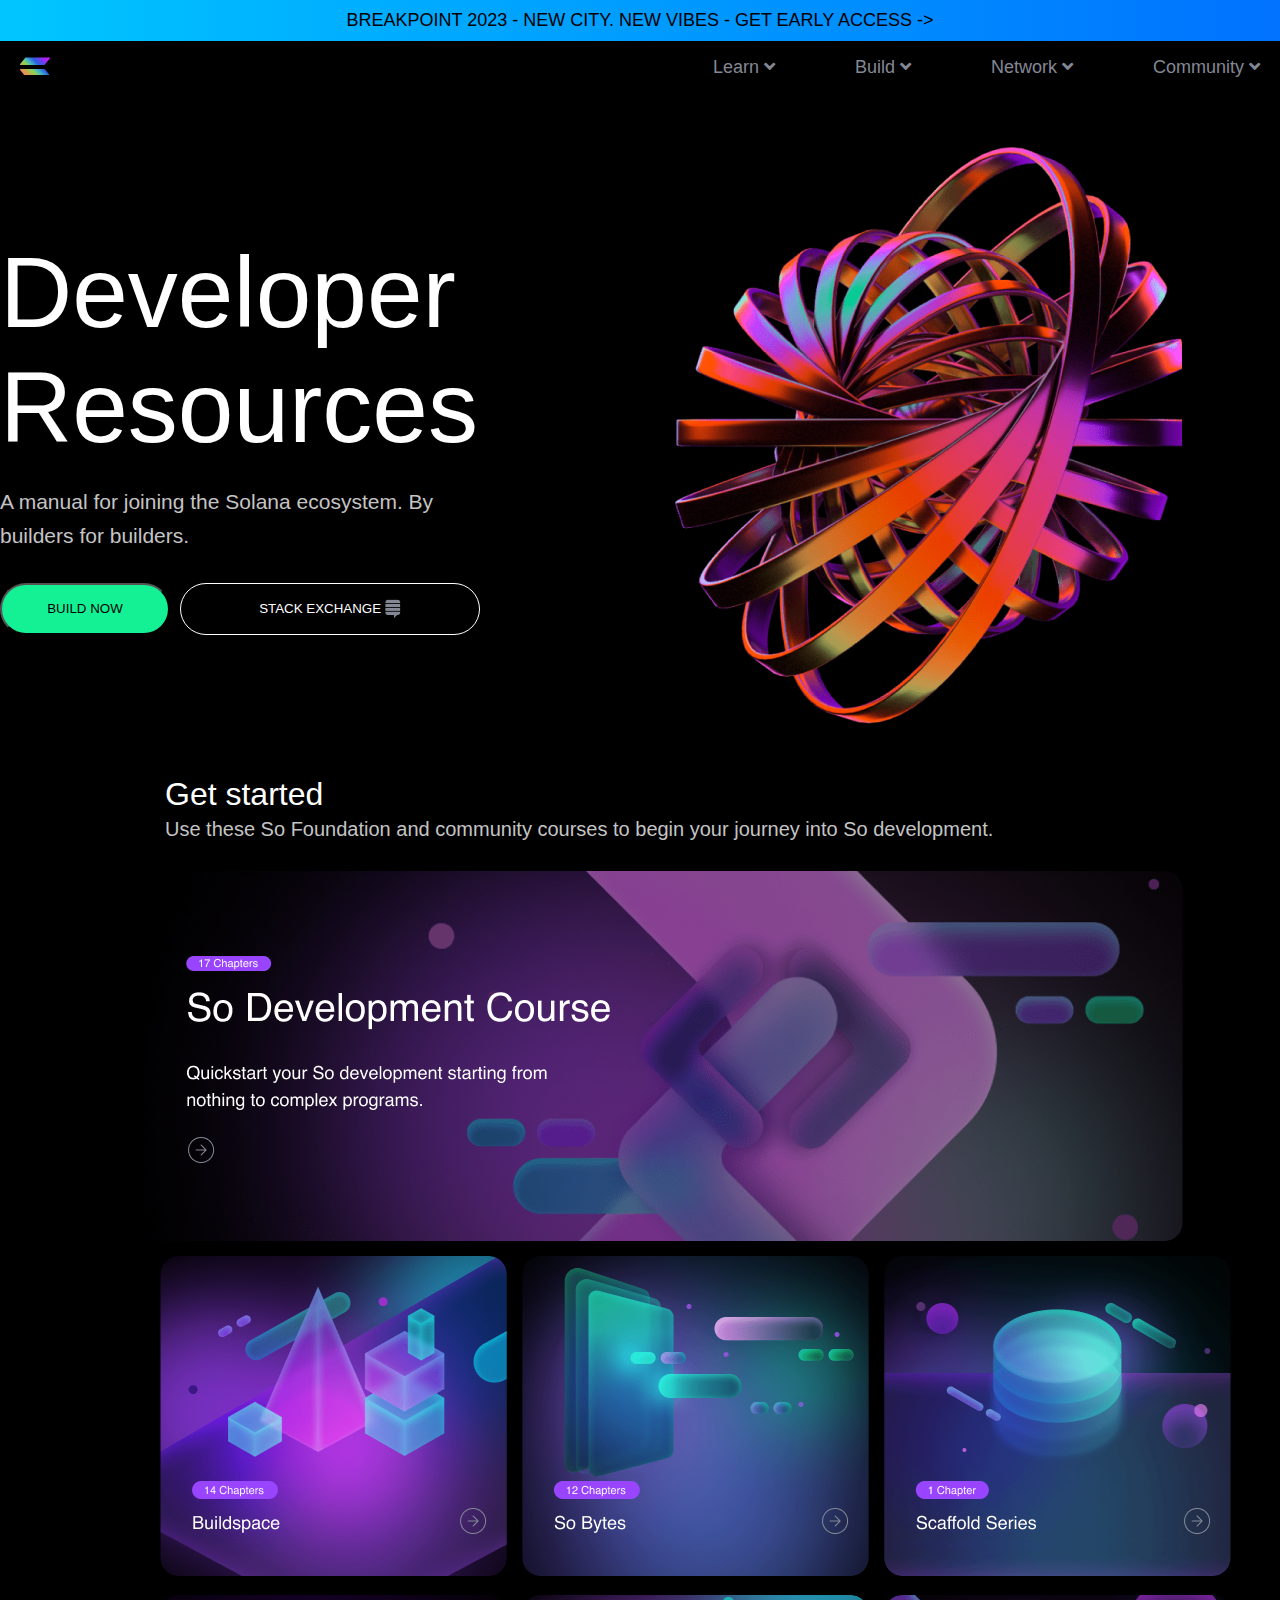
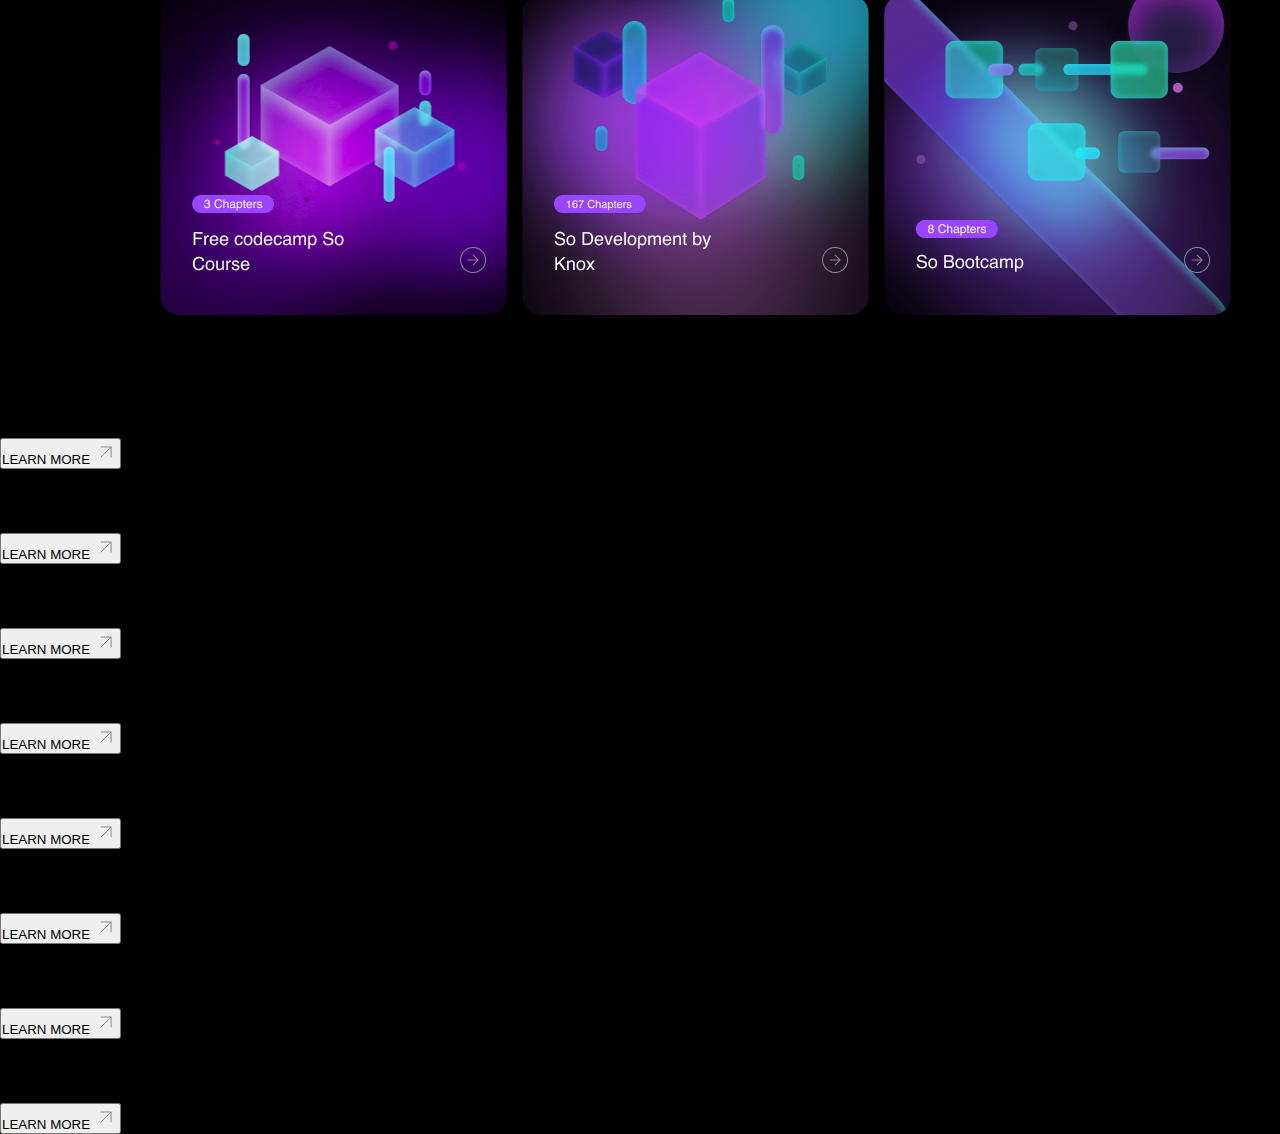
==== commit 2ab37d0c: "[NO-28] - Implement-the-Dig-Deeper-Section" ====
--- a/build.html
+++ b/build.html
@@ -83,6 +83,110 @@
     </div>
     
     <!-- beyza-get-started-end-->
+     
+    <section class="Dig-Deeper-container">
+      <h1>Dig deeper.</h1>
+      <p>Learn from resources across the greater So ecosystem.</p>
+
+
+      <div class="dig-deeper-card-container">
+          <div class="dig-deeper-card">
+              <h2>TOOL/LIBRARY</h2>
+
+              <p class="core-doc">Core Documentation</p>
+              <p class="description">The official So documentation on developing, validators, SPL tokens, wallets and more.</p>
+              <div class="buttons">
+                  <button class="learn-more">
+                      LEARN MORE <img src="images/dig-deeper/learn_more.svg" alt="learn-more-Icon">
+                  </button>
+              </div>
+          </div>
+
+          <div class="dig-deeper-card">
+              <h2>TOOL/LIBRARY</h2>
+
+              <p class="core-doc">So Cookbook</p>
+              <p class="description">The So Cookbook is a developer resource that provides the essential concepts and references for building applications on
+                  So.</p>
+              <div class="buttons">
+                  <button class="learn-more">
+                      LEARN MORE <img src="images/dig-deeper/learn_more.svg" alt="learn-more-Icon">
+                  </button>
+              </div>
+          </div>
+
+          <div class="dig-deeper-card">
+              <h2>TOOL/LIBRARY</h2>
+
+              <p class="core-doc">So Stack Exchange</p>
+              <p class="description">So Stack Exchange is a question and answer site for So software users and developers.</p>
+              <div class="buttons">
+                  <button class="learn-more">
+                      LEARN MORE <img src="images/dig-deeper/learn_more.svg" alt="learn-more-Icon">
+                  </button>
+              </div>
+          </div>
+
+          <div class="dig-deeper-card">
+              <h2>TOOL/LIBRARY</h2>
+
+              <p class="core-doc">So Playground</p>
+              <p class="description">Easily build, deploy and test So programs and smart contracts from a browser IDE.</p>
+              <div class="buttons">
+                  <button class="learn-more">
+                      LEARN MORE <img src="images/dig-deeper/learn_more.svg" alt="learn-more-Icon">
+              </div>
+          </div>
+
+          <div class="dig-deeper-card">
+              <h2>TOOL/LIBRARY</h2>
+
+              <p class="core-doc">create-so-dapp</p>
+              <p class="description">Get up and running fast with So dApps, generate a project template in seconds.</p>
+              <div class="buttons">
+                  <button class="learn-more">
+                      LEARN MORE <img src="images/dig-deeper/learn_more.svg" alt="learn-more-Icon">
+                  </button>
+              </div>
+          </div>
+          <div class="dig-deeper-card">
+              <h2>TOOL/LIBRARY</h2>
+
+              <p class="core-doc">Anchor Docs</p>
+              <p class="description">Anchor is a framework for So's Sealevel runtime providing several convenient developer tools for writing smart contracts.
+              </p>
+              <div class="buttons">
+                  <button class="learn-more">
+                      LEARN MORE <img src="images/dig-deeper/learn_more.svg" alt="learn-more-Icon">
+                  </button>
+              </div>
+          </div>
+          <div class="dig-deeper-card">
+              <h2>TOOL/LIBRARY</h2>
+
+              <p class="core-doc">So Program Library</p>
+              <p class="description">The So Program Library (SPL) is a collection of on-chain programs targeting the Sea level parallel runtime.</p>
+              <div class="buttons">
+                  <button class="learn-more">
+                      LEARN MORE <img src="images/dig-deeper/learn_more.svg" alt="learn-more-Icon">
+                  </button>
+              </div>
+          </div>
+          <div class="dig-deeper-card">
+              <h2>TOOL/LIBRARY</h2>
+
+              <p class="core-doc">Program Examples</p>
+              <p class="description">A list of curated examples for a wide range of use cases implemented using on-chain programs.</p>
+              <div class="buttons">
+                  <button class="learn-more">
+                      LEARN MORE <img src="images/dig-deeper/learn_more.svg" alt="learn-more-Icon">
+                  </button>
+              </div>
+
+          </div>
+  
+  </div>
+</section>
 </main>
 <footer></footer>
 </body>
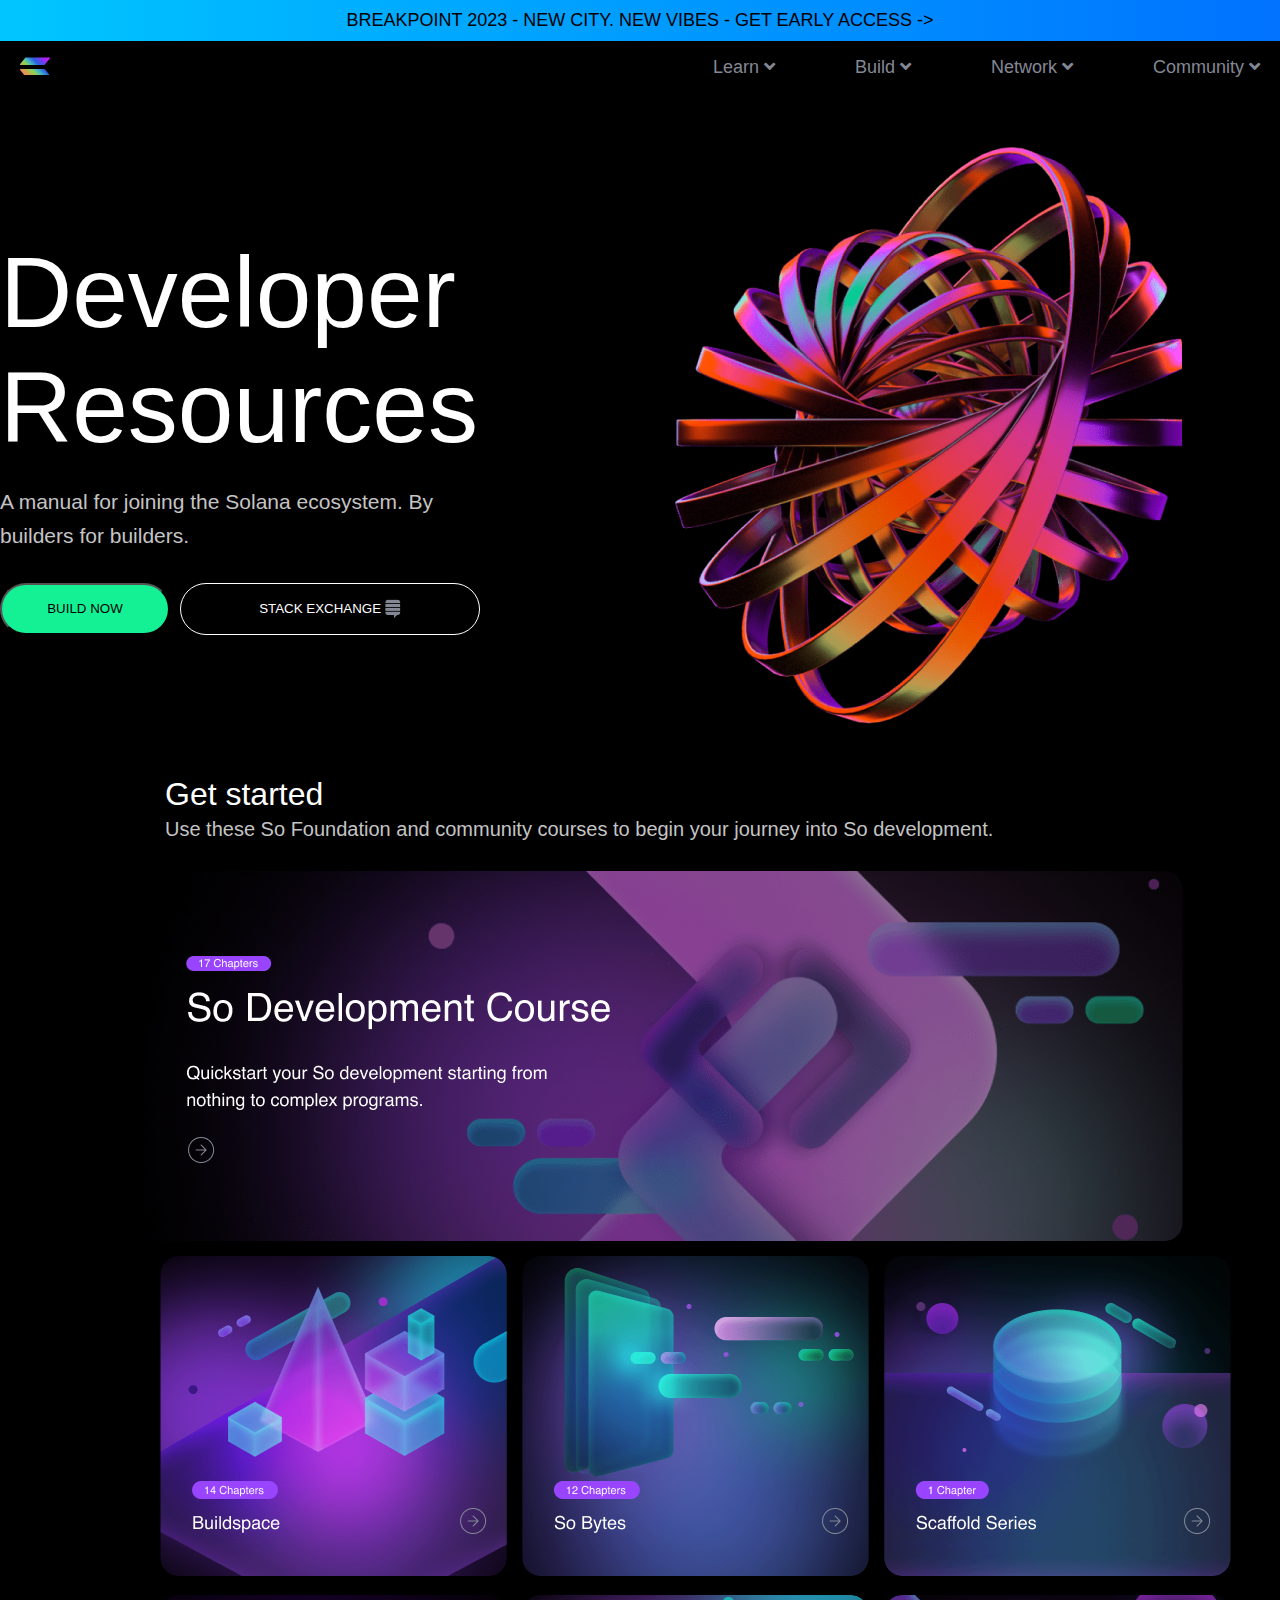
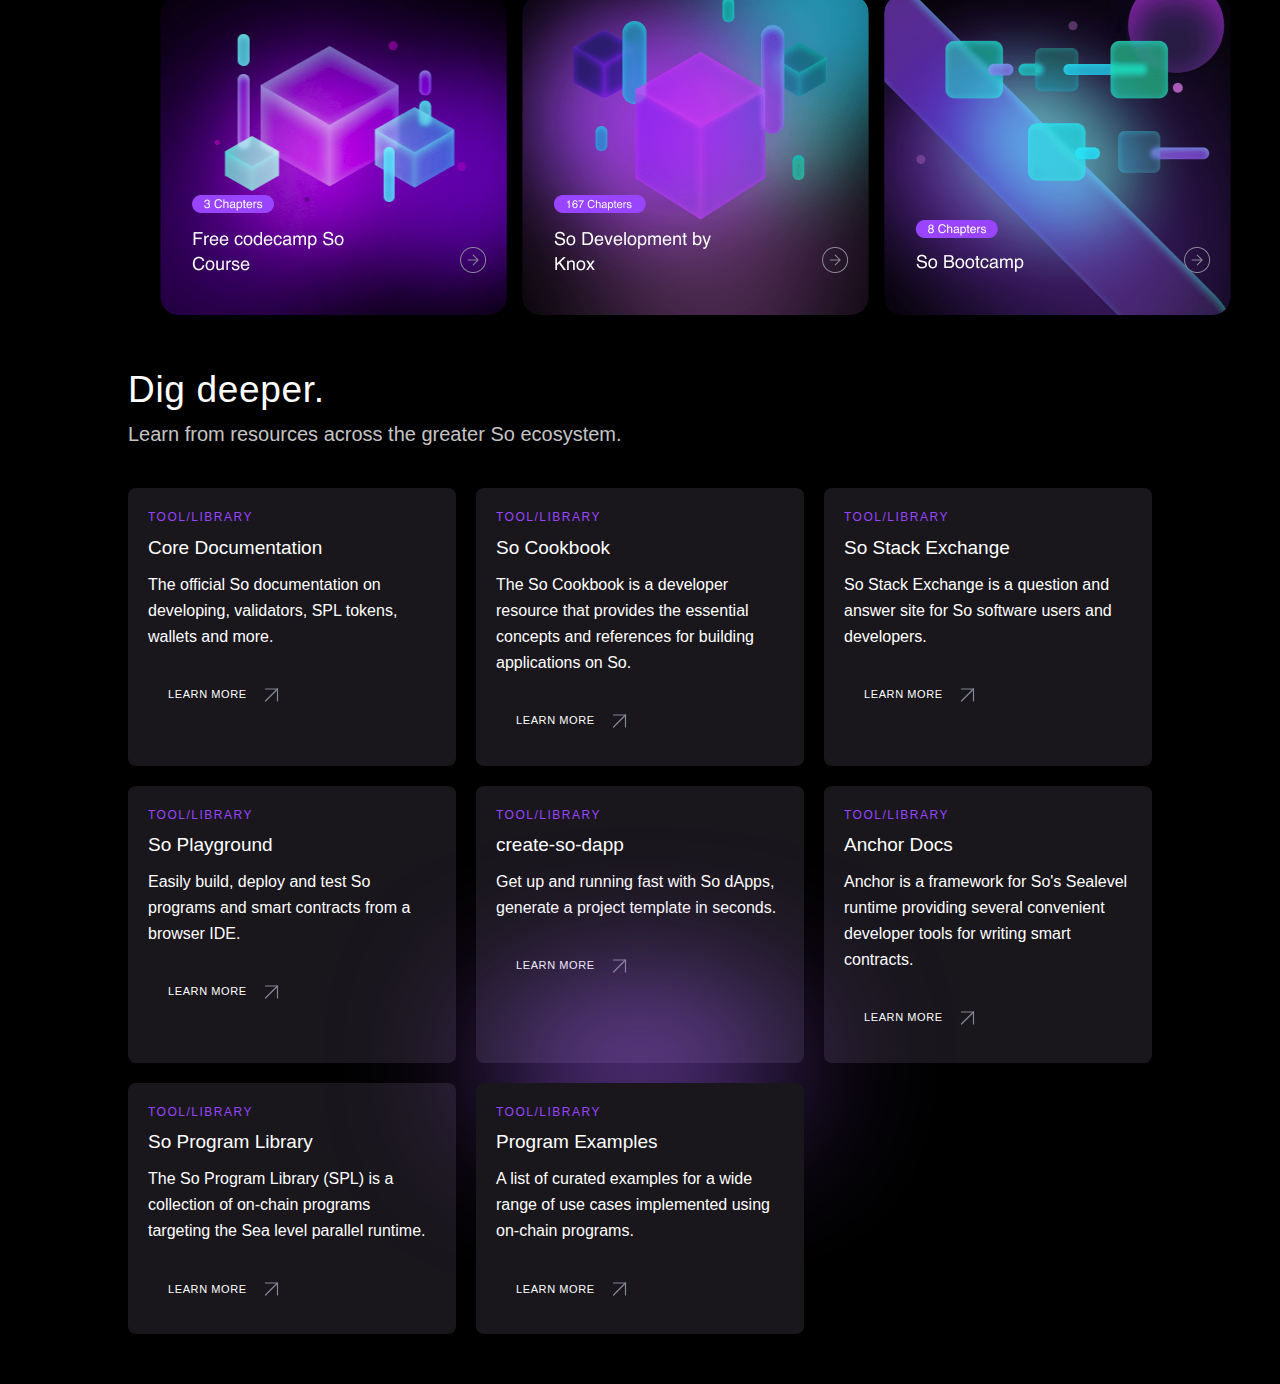
==== commit d924d0d2: "[NO-28]-Conflict çözüldü" ====
--- a/build.html
+++ b/build.html
@@ -9,6 +9,7 @@
   <link rel="stylesheet" href="https://cdnjs.cloudflare.com/ajax/libs/font-awesome/5.15.4/css/all.min.css" />
   <title>SO</title>
 </head>
+
 <body>
   <header class="header">
     <div class="header__announcement">BREAKPOINT 2023 - NEW CITY. NEW VIBES - GET EARLY ACCESS -></div>
@@ -41,154 +42,154 @@
   <main>
     <!-- BEYZANURMETE-Hero Section Başlangıcı -->
     <div class="hero-build-container">
-        <div class="hero-build-text">
-            <h1>
-                Developer <span>Resources</span>
-            </h1>
-            <p>A manual for joining the Solana ecosystem. By builders for builders.</p>
-            <div class="hero-build-buttons">
-                <button class="hero-build-now">BUILD NOW</button>
-                <button class="hero-stack-exchange">
-                    STACK EXCHANGE
-                    <img src="images/Build hero/vector.png" alt="Stack Exchange Icon" />
-                </button>
-            </div>
+      <div class="hero-build-text">
+        <h1>
+          Developer <span>Resources</span>
+        </h1>
+        <p>A manual for joining the Solana ecosystem. By builders for builders.</p>
+        <div class="hero-build-buttons">
+          <button class="hero-build-now">BUILD NOW</button>
+          <button class="hero-stack-exchange">
+            STACK EXCHANGE
+            <img src="images/Build hero/vector.png" alt="Stack Exchange Icon" />
+          </button>
         </div>
-        <div class="hero-build-image">
-            <img src="images/Build hero/hero-image.png" alt="hero image" />
+      </div>
+      <div class="hero-build-image">
+        <img src="images/Build hero/hero-image.png" alt="hero image" />
+      </div>
+    </div>
+    <!-- BEYZANURMETE-Hero Section Sonu -->
+    <!-- beyza-get-started-start-->
+    <div class="get-started-container">
+      <div class="get-started-text">
+        <h1>Get started</h1>
+        <p>Use these So Foundation and community courses to begin your journey into So development.</p>
+      </div>
+      <div class="get-started-grid">
+        <div class="get-started-large-photo">
+          <img src="images/get-started/big.png" alt="Büyük Fotoğraf">
         </div>
+        <div class="get-started-small-photos">
+          <div class="small-photo"><img src="images/get-started/small_one.png" alt="Küçük Fotoğraf 1"></div>
+          <div class="small-photo"><img src="images/get-started/small_two.png" alt="Küçük Fotoğraf 2"></div>
+          <div class="small-photo"><img src="images/get-started/small_three.png" alt="Küçük Fotoğraf 3"></div>
+        </div>
+        <div class="get-started-small-photos">
+          <div class="small-photo"><img src="images/get-started/small_bottom_one.png" alt="Küçük Fotoğraf 4"></div>
+          <div class="small-photo"><img src="images/get-started/small_bottom_two.png" alt="Küçük Fotoğraf 5"></div>
+          <div class="small-photo"><img src="images/get-started/small_bottom_three.png" alt="Küçük Fotoğraf 6"></div>
+        </div>
+      </div>
     </div>
-     <!-- BEYZANURMETE-Hero Section Sonu -->
-      <!-- beyza-get-started-start-->
-      <div class="get-started-container">
-        <div class="get-started-text">
-            <h1>Get started</h1>
-        <p>Use these So Foundation and community courses to begin your journey into So development.</p>
-        </div>
-        <div class="get-started-grid">
-            <div class="get-started-large-photo">
-                <img src="images/get-started/big.png" alt="Büyük Fotoğraf">
-            </div>
-            <div class="get-started-small-photos">
-                <div class="small-photo"><img src="images/get-started/small_one.png" alt="Küçük Fotoğraf 1"></div>
-                <div class="small-photo"><img src="images/get-started/small_two.png" alt="Küçük Fotoğraf 2"></div>
-                <div class="small-photo"><img src="images/get-started/small_three.png" alt="Küçük Fotoğraf 3"></div>
-            </div>
-            <div class="get-started-small-photos">
-                <div class="small-photo"><img src="images/get-started/small_bottom_one.png" alt="Küçük Fotoğraf 4"></div>
-                <div class="small-photo"><img src="images/get-started/small_bottom_two.png" alt="Küçük Fotoğraf 5"></div>
-                <div class="small-photo"><img src="images/get-started/small_bottom_three.png" alt="Küçük Fotoğraf 6"></div>
-            </div>
-        </div>
-    </div>
-    
+
     <!-- beyza-get-started-end-->
-     
+
     <section class="Dig-Deeper-container">
       <h1>Dig deeper.</h1>
       <p>Learn from resources across the greater So ecosystem.</p>
 
 
       <div class="dig-deeper-card-container">
-          <div class="dig-deeper-card">
-              <h2>TOOL/LIBRARY</h2>
+        <div class="dig-deeper-card">
+          <h2>TOOL/LIBRARY</h2>
 
-              <p class="core-doc">Core Documentation</p>
-              <p class="description">The official So documentation on developing, validators, SPL tokens, wallets and more.</p>
-              <div class="buttons">
-                  <button class="learn-more">
-                      LEARN MORE <img src="images/dig-deeper/learn_more.svg" alt="learn-more-Icon">
-                  </button>
-              </div>
+          <p class="core-doc">Core Documentation</p>
+          <p class="description">The official So documentation on developing, validators, SPL tokens, wallets and more.</p>
+          <div class="buttons">
+            <button class="learn-more">
+              LEARN MORE <img src="images/dig-deeper/learn_more.svg" alt="learn-more-Icon">
+            </button>
+          </div>
+        </div>
+
+        <div class="dig-deeper-card">
+          <h2>TOOL/LIBRARY</h2>
+
+          <p class="core-doc">So Cookbook</p>
+          <p class="description">The So Cookbook is a developer resource that provides the essential concepts and references for building applications on
+            So.</p>
+          <div class="buttons">
+            <button class="learn-more">
+              LEARN MORE <img src="images/dig-deeper/learn_more.svg" alt="learn-more-Icon">
+            </button>
+          </div>
+        </div>
+
+        <div class="dig-deeper-card">
+          <h2>TOOL/LIBRARY</h2>
+
+          <p class="core-doc">So Stack Exchange</p>
+          <p class="description">So Stack Exchange is a question and answer site for So software users and developers.</p>
+          <div class="buttons">
+            <button class="learn-more">
+              LEARN MORE <img src="images/dig-deeper/learn_more.svg" alt="learn-more-Icon">
+            </button>
+          </div>
+        </div>
+
+        <div class="dig-deeper-card">
+          <h2>TOOL/LIBRARY</h2>
+
+          <p class="core-doc">So Playground</p>
+          <p class="description">Easily build, deploy and test So programs and smart contracts from a browser IDE.</p>
+          <div class="buttons">
+            <button class="learn-more">
+              LEARN MORE <img src="images/dig-deeper/learn_more.svg" alt="learn-more-Icon">
+          </div>
+        </div>
+
+        <div class="dig-deeper-card">
+          <h2>TOOL/LIBRARY</h2>
+
+          <p class="core-doc">create-so-dapp</p>
+          <p class="description">Get up and running fast with So dApps, generate a project template in seconds.</p>
+          <div class="buttons">
+            <button class="learn-more">
+              LEARN MORE <img src="images/dig-deeper/learn_more.svg" alt="learn-more-Icon">
+            </button>
+          </div>
+        </div>
+        <div class="dig-deeper-card">
+          <h2>TOOL/LIBRARY</h2>
+
+          <p class="core-doc">Anchor Docs</p>
+          <p class="description">Anchor is a framework for So's Sealevel runtime providing several convenient developer tools for writing smart contracts.
+          </p>
+          <div class="buttons">
+            <button class="learn-more">
+              LEARN MORE <img src="images/dig-deeper/learn_more.svg" alt="learn-more-Icon">
+            </button>
+          </div>
+        </div>
+        <div class="dig-deeper-card">
+          <h2>TOOL/LIBRARY</h2>
+
+          <p class="core-doc">So Program Library</p>
+          <p class="description">The So Program Library (SPL) is a collection of on-chain programs targeting the Sea level parallel runtime.</p>
+          <div class="buttons">
+            <button class="learn-more">
+              LEARN MORE <img src="images/dig-deeper/learn_more.svg" alt="learn-more-Icon">
+            </button>
+          </div>
+        </div>
+        <div class="dig-deeper-card">
+          <h2>TOOL/LIBRARY</h2>
+
+          <p class="core-doc">Program Examples</p>
+          <p class="description">A list of curated examples for a wide range of use cases implemented using on-chain programs.</p>
+          <div class="buttons">
+            <button class="learn-more">
+              LEARN MORE <img src="images/dig-deeper/learn_more.svg" alt="learn-more-Icon">
+            </button>
           </div>
 
-          <div class="dig-deeper-card">
-              <h2>TOOL/LIBRARY</h2>
+        </div>
 
-              <p class="core-doc">So Cookbook</p>
-              <p class="description">The So Cookbook is a developer resource that provides the essential concepts and references for building applications on
-                  So.</p>
-              <div class="buttons">
-                  <button class="learn-more">
-                      LEARN MORE <img src="images/dig-deeper/learn_more.svg" alt="learn-more-Icon">
-                  </button>
-              </div>
-          </div>
-
-          <div class="dig-deeper-card">
-              <h2>TOOL/LIBRARY</h2>
-
-              <p class="core-doc">So Stack Exchange</p>
-              <p class="description">So Stack Exchange is a question and answer site for So software users and developers.</p>
-              <div class="buttons">
-                  <button class="learn-more">
-                      LEARN MORE <img src="images/dig-deeper/learn_more.svg" alt="learn-more-Icon">
-                  </button>
-              </div>
-          </div>
-
-          <div class="dig-deeper-card">
-              <h2>TOOL/LIBRARY</h2>
-
-              <p class="core-doc">So Playground</p>
-              <p class="description">Easily build, deploy and test So programs and smart contracts from a browser IDE.</p>
-              <div class="buttons">
-                  <button class="learn-more">
-                      LEARN MORE <img src="images/dig-deeper/learn_more.svg" alt="learn-more-Icon">
-              </div>
-          </div>
-
-          <div class="dig-deeper-card">
-              <h2>TOOL/LIBRARY</h2>
-
-              <p class="core-doc">create-so-dapp</p>
-              <p class="description">Get up and running fast with So dApps, generate a project template in seconds.</p>
-              <div class="buttons">
-                  <button class="learn-more">
-                      LEARN MORE <img src="images/dig-deeper/learn_more.svg" alt="learn-more-Icon">
-                  </button>
-              </div>
-          </div>
-          <div class="dig-deeper-card">
-              <h2>TOOL/LIBRARY</h2>
-
-              <p class="core-doc">Anchor Docs</p>
-              <p class="description">Anchor is a framework for So's Sealevel runtime providing several convenient developer tools for writing smart contracts.
-              </p>
-              <div class="buttons">
-                  <button class="learn-more">
-                      LEARN MORE <img src="images/dig-deeper/learn_more.svg" alt="learn-more-Icon">
-                  </button>
-              </div>
-          </div>
-          <div class="dig-deeper-card">
-              <h2>TOOL/LIBRARY</h2>
-
-              <p class="core-doc">So Program Library</p>
-              <p class="description">The So Program Library (SPL) is a collection of on-chain programs targeting the Sea level parallel runtime.</p>
-              <div class="buttons">
-                  <button class="learn-more">
-                      LEARN MORE <img src="images/dig-deeper/learn_more.svg" alt="learn-more-Icon">
-                  </button>
-              </div>
-          </div>
-          <div class="dig-deeper-card">
-              <h2>TOOL/LIBRARY</h2>
-
-              <p class="core-doc">Program Examples</p>
-              <p class="description">A list of curated examples for a wide range of use cases implemented using on-chain programs.</p>
-              <div class="buttons">
-                  <button class="learn-more">
-                      LEARN MORE <img src="images/dig-deeper/learn_more.svg" alt="learn-more-Icon">
-                  </button>
-              </div>
-
-          </div>
-  
-  </div>
-</section>
-</main>
-<footer></footer>
+      </div>
+    </section>
+  </main>
+  <footer></footer>
 </body>
 
 </html>--- a/style/build.css
+++ b/style/build.css
@@ -315,4 +315,173 @@
   object-fit: cover;
 }
 
-/* beyza/get-started-end */+/* beyza/get-started-end */
+.Dig-Deeper-container {
+  width: 80%;
+  margin: 50px auto;
+  background-color: black;
+  }
+  
+  .Dig-Deeper-container h1 {
+  color: #ffffff;
+  text-align: left;
+  margin-bottom: 10px;
+  font-size: 37px;
+  font-weight: 400;
+  line-height: 42px;
+  letter-spacing: 0.68px;
+  }
+  
+  
+  .Dig-Deeper-container p {
+  font-size: 20px;
+  color: #C4C4C4;
+  text-align: left;
+  margin-top: 10px;
+  line-height: 27.3px;
+  }
+  
+  
+  .dig-deeper-card-container {
+  display: grid;
+  grid-template-columns: repeat(3, 1fr);
+  gap: 20px;
+  margin-top: 40px;
+  background-color: black;
+  
+  }
+  
+  .dig-deeper-card {
+  background-color: #19161c;
+  padding: 20px;
+  border-radius: 8px;
+  text-align: left;
+  display: flex;
+  flex-direction: column;
+  }
+  
+  
+  .dig-deeper-card:nth-child(5) {
+  position: relative;
+  background-color: #19161c;
+  padding: 20px;
+  }
+  
+  .dig-deeper-card:nth-child(5)::after {
+  content: "";
+  position: absolute;
+  top: 100%;
+  left: 50%;
+  transform: translate(-50%, -50%);
+  width: 300px;
+  height: 100px;
+  border-radius: 50%;
+  background-color: #A962FF;
+  filter: blur(80px);
+  z-index: 0;
+  
+  }
+  .dig-deeper-card:nth-child(8){
+  
+  z-index: 5;
+  
+  }
+  .dig-deeper-card h2 {
+  font-size: 12px;
+  color: #9945ff;
+  margin: 0;
+  font-weight: 400;
+  line-height: 19.2px;
+  letter-spacing: 1.5px;
+  }
+  
+  .dig-deeper-card .core-doc {
+  color: white;
+  display: inline-block;
+  border-radius: 5px;
+  
+  font-size: 19px;
+  font-weight: 200;
+  line-height: 20.16px;
+  
+  }
+  
+  .dig-deeper-card .description {
+  color: #ffffff;
+  margin-top: 14px;
+  font-size: 16px;
+  font-weight: 400;
+  line-height: 26px;
+  }
+  
+  .dig-deeper-card .buttons {
+  margin-top: 20px;
+  display: flex;
+  gap: 10px;
+  }
+  
+  .dig-deeper-card .buttons button {
+  background-color: #19161c;
+  color: white;
+  padding: 10px 20px;
+  border: none;
+  display: flex;
+  align-items: center;
+  font-size: 11px;
+  font-weight: 400;
+  line-height: 27.3px;
+  letter-spacing: 0.6px;
+  }
+  
+  .dig-deeper-card .buttons button img {
+  width: 30px;
+  height: 30px;
+  margin-left: 10px;
+  }
+  
+  
+  @media (max-width: 970px) {
+  .Dig-Deeper-container {
+  width: 90%;
+  }
+  
+  .Dig-Deeper-container h1 {
+  font-size: 28px;
+  margin-bottom: 5px;
+  }
+  
+  .Dig-Deeper-container p {
+  font-size: 16px;
+  margin-top: 8px;
+  }
+  
+  .dig-deeper-card-container {
+  grid-template-columns: 1fr;
+  }
+  
+  .dig-deeper-card {
+  padding: 15px;
+  }
+  
+  .dig-deeper-card h2 {
+  font-size: 10px;
+  }
+  
+  .dig-deeper-card .core-doc {
+  font-size: 16px;
+  }
+  
+  .dig-deeper-card .description {
+  font-size: 14px;
+  }
+  
+  .dig-deeper-card .buttons button {
+  font-size: 9px;
+  padding: 8px 16px;
+  }
+  
+  .dig-deeper-card .buttons button img {
+  width: 24px;
+  height: 24px;
+  }
+  }